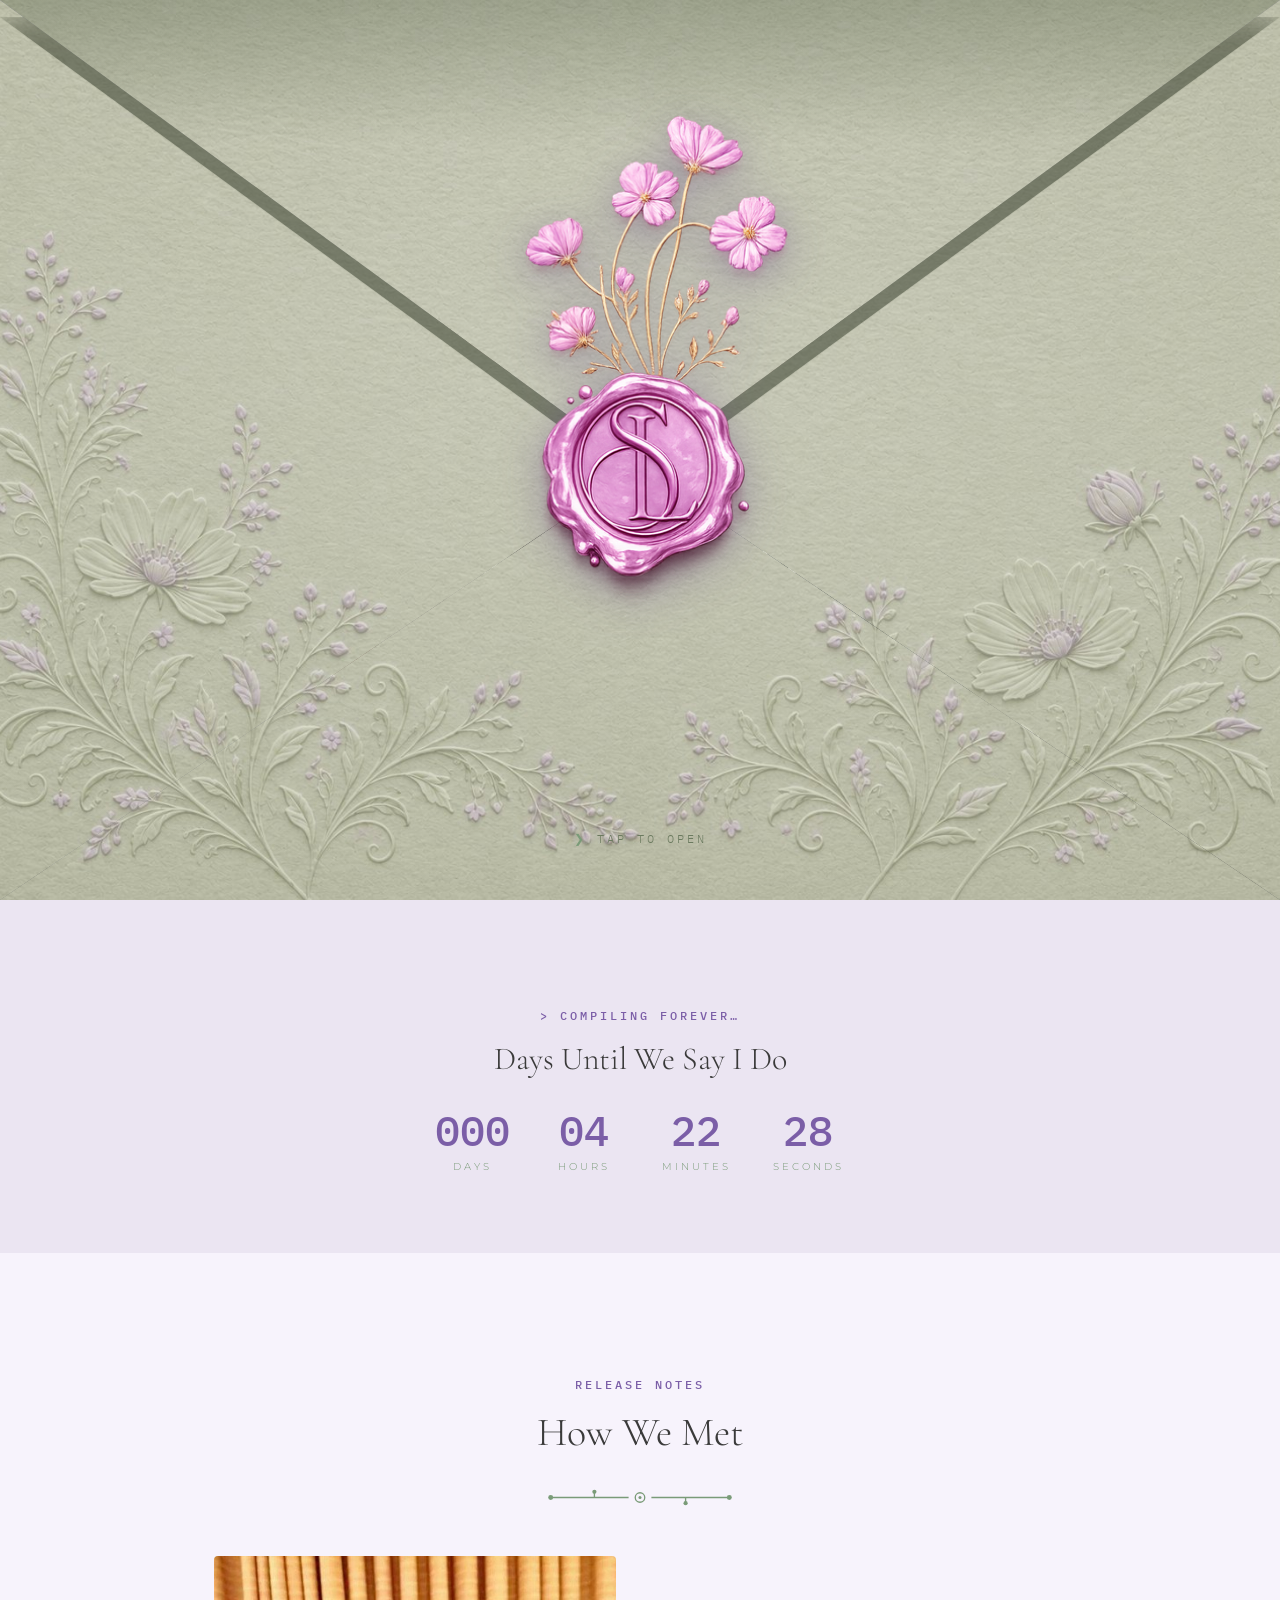
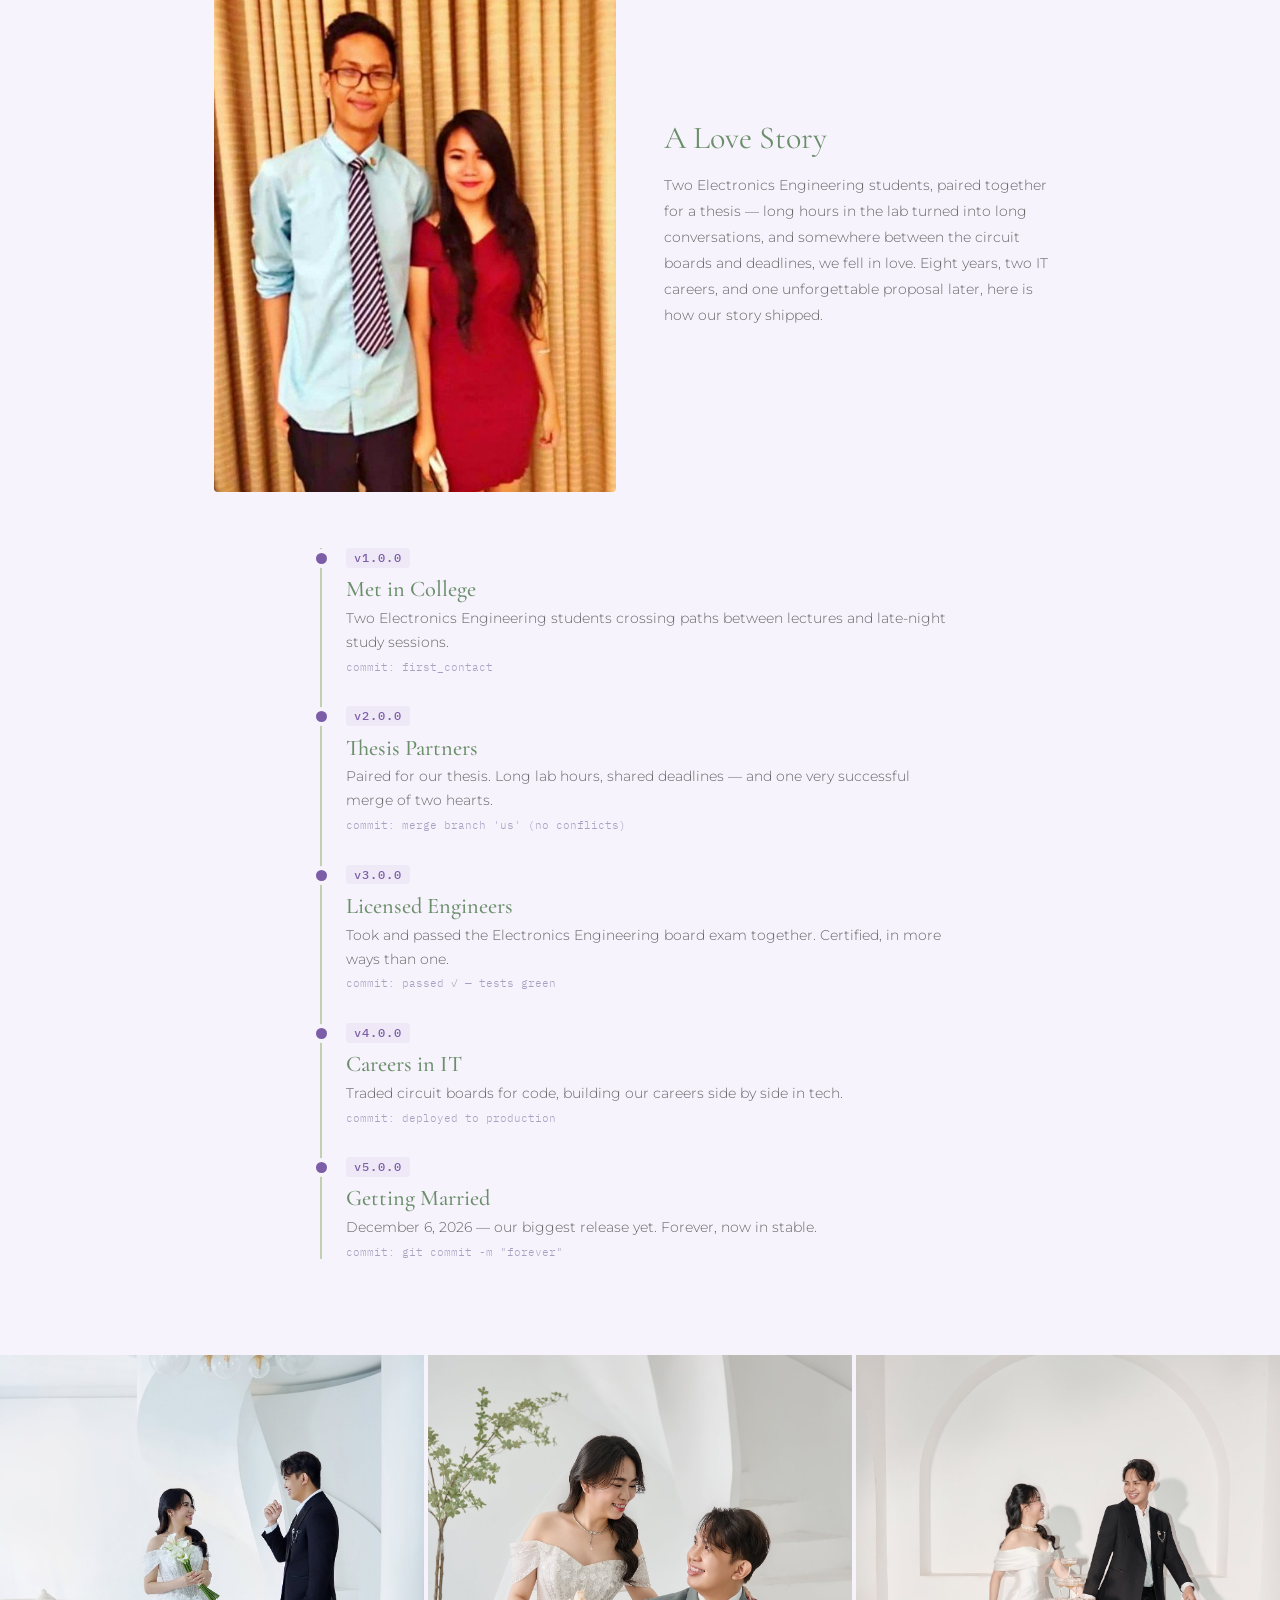
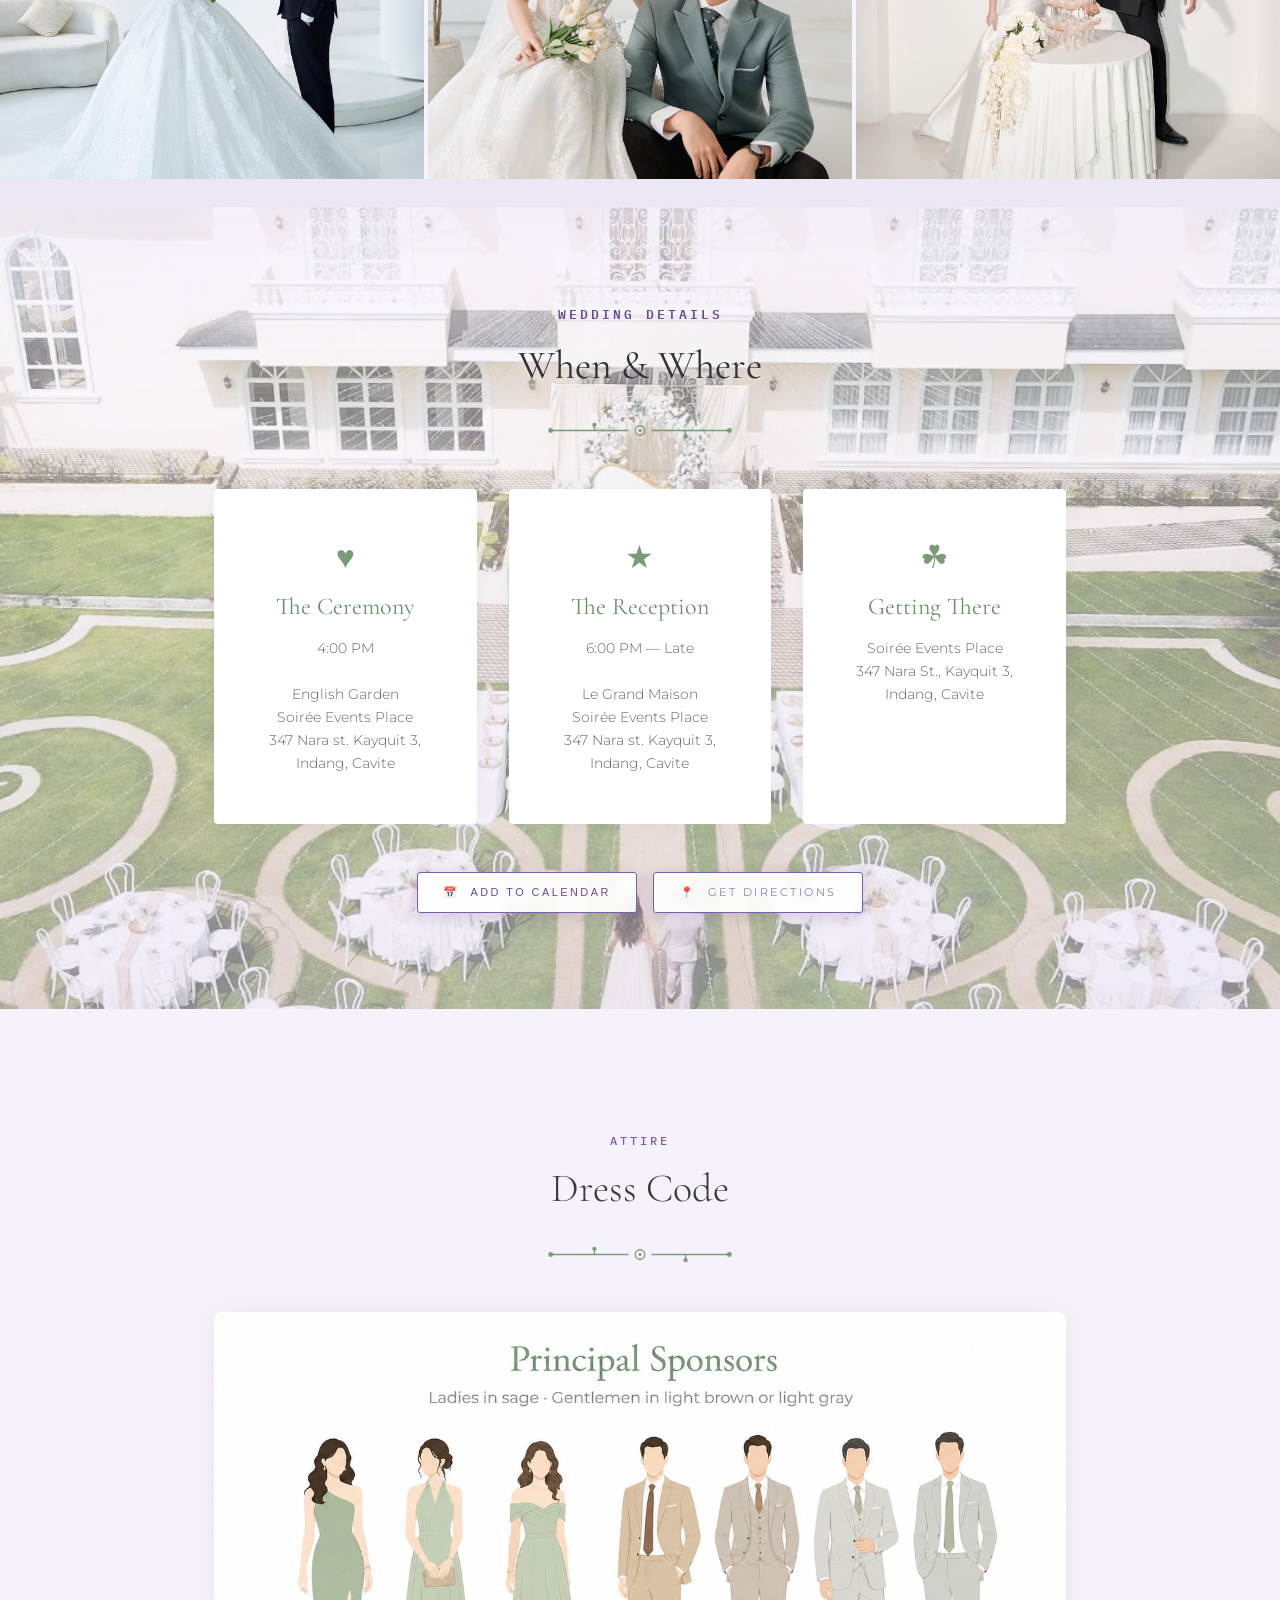
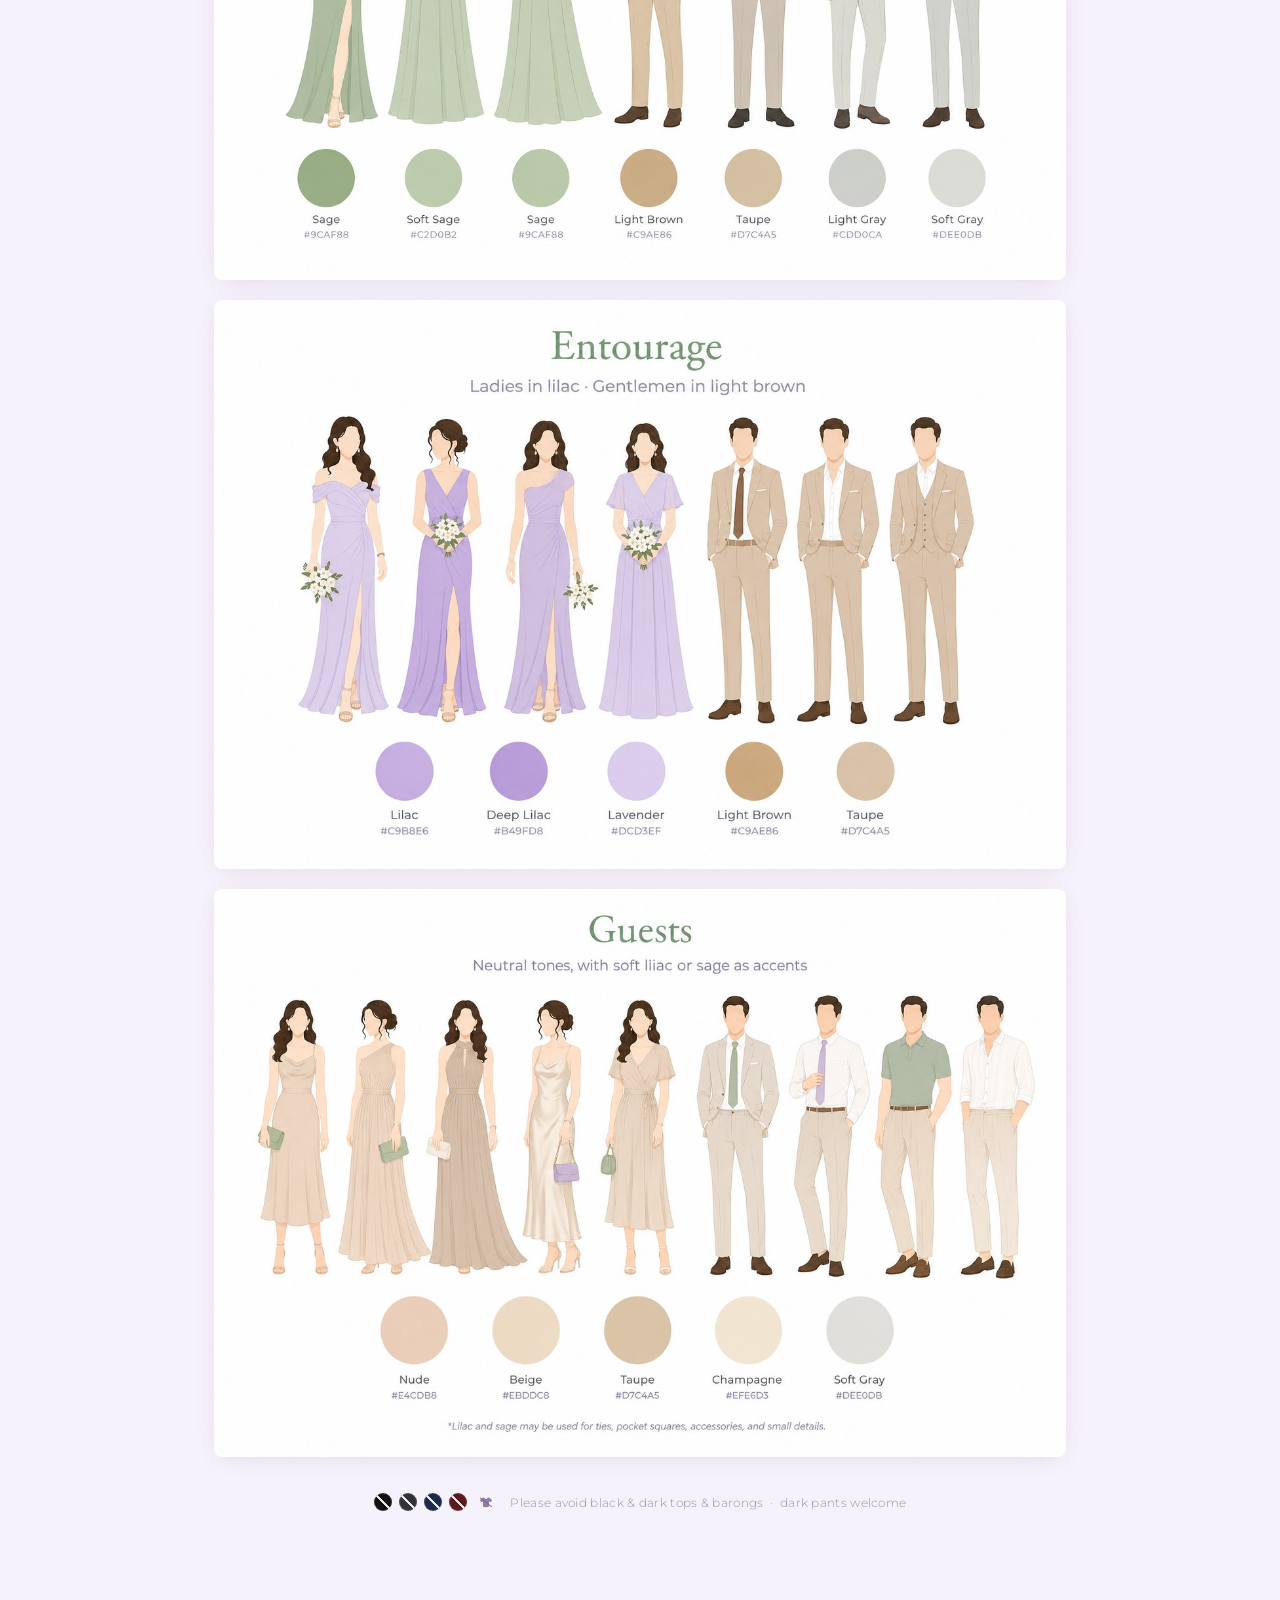
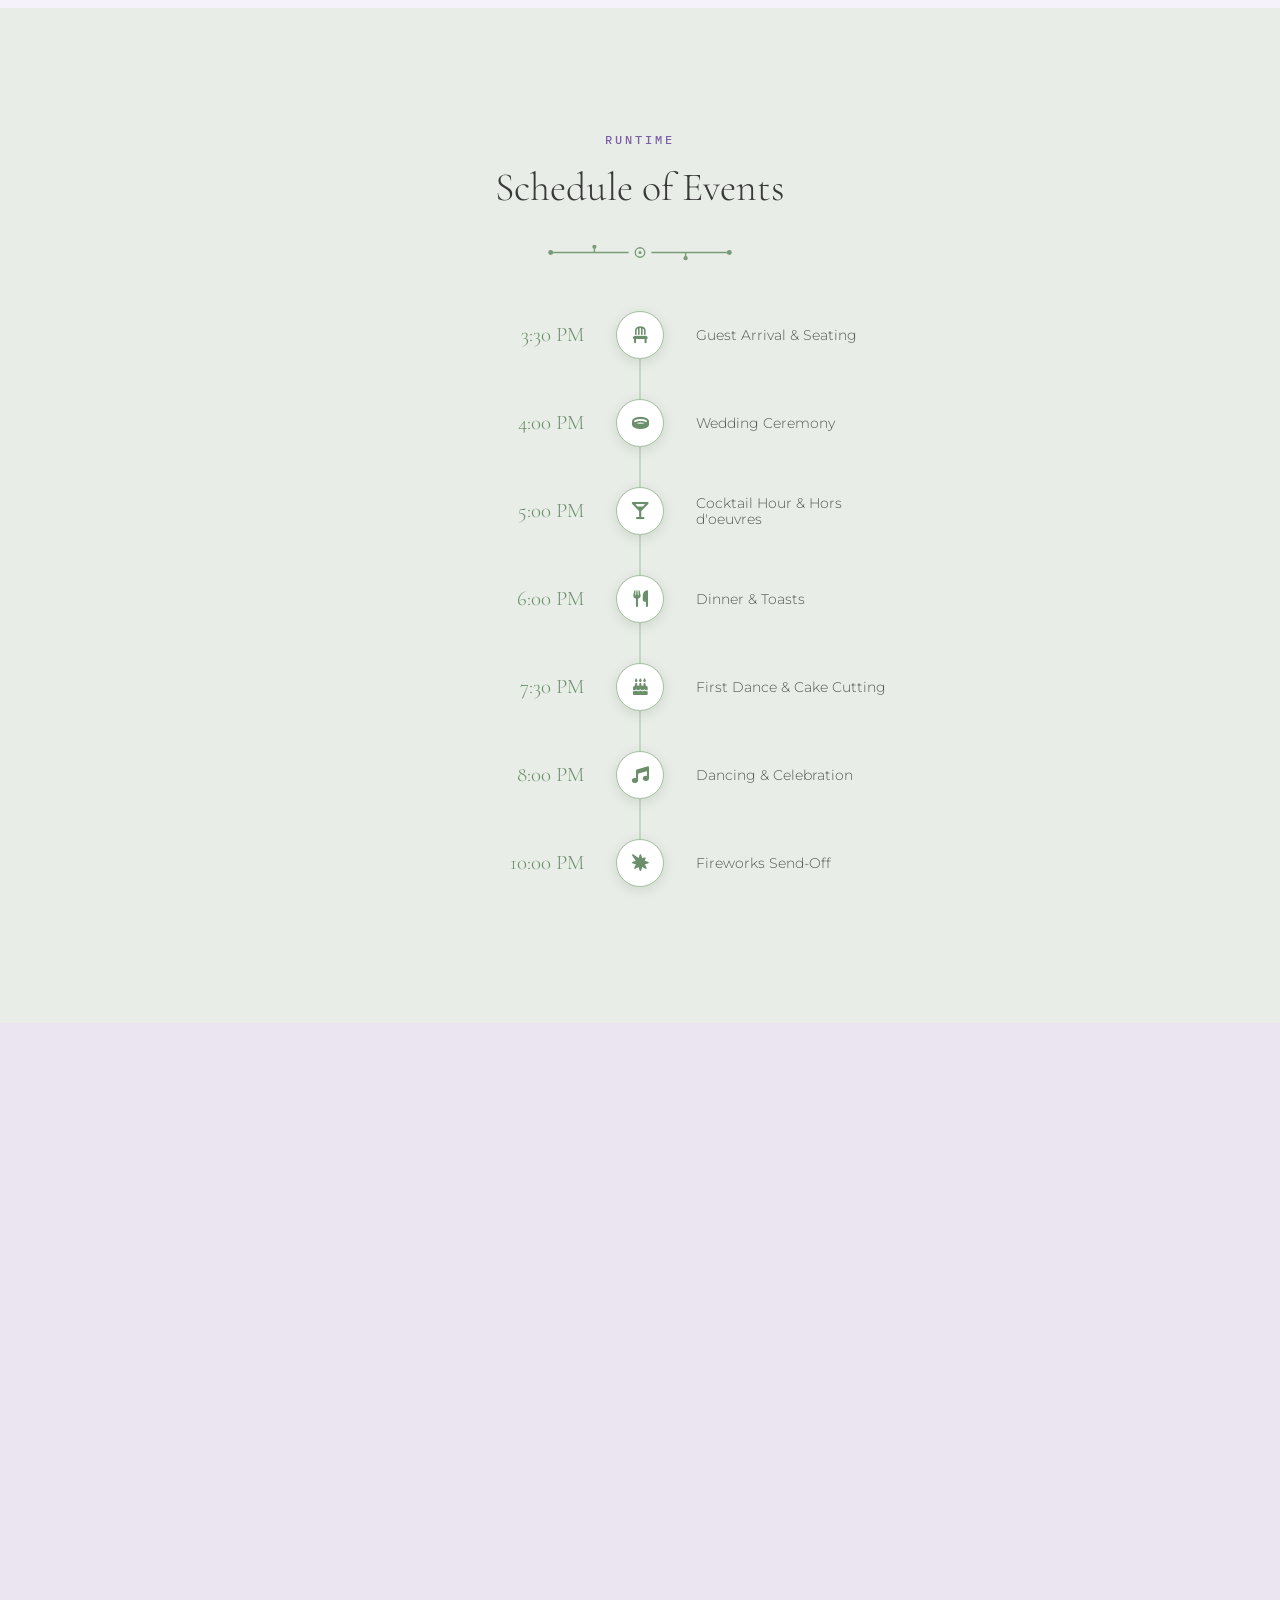
==== v1/index.html @ de783617 "Add v1 and v2 envelope intro previews; v2 uses split body/flap assets with a hinged flap, sage recol" ====
<!DOCTYPE html>
<html lang="en">
<head>
  <meta charset="UTF-8" />
  <meta name="viewport" content="width=device-width, initial-scale=1.0" />
  <title>Shira & Leendon — December 6, 2026</title>
  <meta name="description" content="Together with their families, Shira Mae Sulmaca & Leendon Lloyd Dimamay invite you to celebrate their wedding — December 6, 2026, at Soirée Events Place, Indang, Cavite." />
  <meta name="theme-color" content="#7b5ea7" />

  <!-- Open Graph / social share -->
  <meta property="og:type" content="website" />
  <meta property="og:url" content="https://shira-don.github.io/wedding-invite/" />
  <meta property="og:title" content="Shira & Leendon — We're Getting Married!" />
  <meta property="og:description" content="December 6, 2026 · Soirée Events Place, Indang, Cavite. Save the date!" />
  <meta property="og:image" content="https://shira-don.github.io/wedding-invite/og-image.jpg?v=2" />
  <meta property="og:image:width" content="1200" />
  <meta property="og:image:height" content="630" />
  <meta property="og:image:alt" content="Shira & Leendon — Save the Date, December 6, 2026" />
  <meta name="twitter:card" content="summary_large_image" />
  <meta name="twitter:title" content="Shira & Leendon — We're Getting Married!" />
  <meta name="twitter:description" content="December 6, 2026 · Soirée Events Place, Indang, Cavite." />
  <meta name="twitter:image" content="https://shira-don.github.io/wedding-invite/og-image.jpg?v=2" />

  <!-- Favicon (inline SVG, no external request) -->
  <link rel="icon" href="data:image/svg+xml,%3Csvg xmlns='http://www.w3.org/2000/svg' viewBox='0 0 100 100'%3E%3Ctext y='.9em' font-size='90'%3E%F0%9F%92%9C%3C/text%3E%3C/svg%3E" />

  <link rel="preconnect" href="https://fonts.googleapis.com" />
  <link rel="preconnect" href="https://fonts.gstatic.com" crossorigin />
  <link href="https://fonts.googleapis.com/css2?family=Cormorant+Garamond:ital,wght@0,300;0,400;0,600;1,300;1,400&family=IBM+Plex+Mono:wght@400;500&family=Montserrat:wght@300;400;500&display=swap" rel="stylesheet" />
  <link rel="stylesheet" href="https://cdnjs.cloudflare.com/ajax/libs/font-awesome/6.5.2/css/all.min.css" referrerpolicy="no-referrer" />
  <style>
    /* ── Reset & Base ─────────────────────────────── */
    *, *::before, *::after { margin: 0; padding: 0; box-sizing: border-box; }
    html { scroll-behavior: smooth; overflow-x: hidden; max-width: 100%; }
    body {
      font-family: 'Montserrat', sans-serif;
      font-weight: 300;
      color: #3a3a3a;
      background: #f7f3fc;
      overflow-x: hidden;
    }
    img { display: block; max-width: 100%; }

    /* ── Typography ───────────────────────────────── */
    .serif { font-family: 'Cormorant Garamond', serif; }
    .mono  { font-family: 'IBM Plex Mono', monospace; }
    .section-label {
      font-family: 'IBM Plex Mono', monospace;
      font-weight: 500;
      font-size: .72rem;
      letter-spacing: 3px;
      text-transform: uppercase;
      color: #7b5ea7;
      margin-bottom: 1rem;
    }

    /* ── Utility ──────────────────────────────────── */
    .container { max-width: 900px; margin: 0 auto; padding: 0 1.5rem; }
    .text-center { text-align: center; }
    /* Circuit-trace divider — a nod to our EE roots */
    .divider {
      width: 190px;
      height: 20px;
      background:
        url("data:image/svg+xml,%3Csvg xmlns='http://www.w3.org/2000/svg' viewBox='0 0 200 20'%3E%3Cg fill='none' stroke='%237a9b78' stroke-width='1.4'%3E%3Cpath d='M6 10 H88 M112 10 H194'/%3E%3Cpath d='M52 10 V4'/%3E%3Cpath d='M148 10 V16'/%3E%3Ccircle cx='100' cy='10' r='5'/%3E%3C/g%3E%3Cg fill='%237a9b78'%3E%3Ccircle cx='6' cy='10' r='2.6'/%3E%3Ccircle cx='194' cy='10' r='2.6'/%3E%3Ccircle cx='100' cy='10' r='1.6'/%3E%3Ccircle cx='52' cy='4' r='2.2'/%3E%3Ccircle cx='148' cy='16' r='2.2'/%3E%3C/g%3E%3C/svg%3E") center/contain no-repeat;
      margin: 2rem auto;
    }

    /* ── Scroll Animations ────────────────────────── */
    .reveal {
      opacity: 0;
      transform: translateY(40px);
      transition: opacity .8s ease, transform .8s ease;
    }
    .reveal.visible {
      opacity: 1;
      transform: translateY(0) translateX(0) scale(1);
    }

    /* Slide from left */
    .reveal-left {
      opacity: 0;
      transform: translateX(-60px);
      transition: opacity .8s ease, transform .8s ease;
    }
    .reveal-left.visible {
      opacity: 1;
      transform: translateX(0);
    }

    /* Slide from right */
    .reveal-right {
      opacity: 0;
      transform: translateX(60px);
      transition: opacity .8s ease, transform .8s ease;
    }
    .reveal-right.visible {
      opacity: 1;
      transform: translateX(0);
    }

    /* Scale up */
    .reveal-scale {
      opacity: 0;
      transform: scale(.85);
      transition: opacity .7s ease, transform .7s ease;
    }
    .reveal-scale.visible {
      opacity: 1;
      transform: scale(1);
    }

    /* Fade only (no movement) */
    .reveal-fade {
      opacity: 0;
      transition: opacity 1s ease;
    }
    .reveal-fade.visible {
      opacity: 1;
    }

    /* Staggered children — adds delay per child */
    .stagger-children > * {
      opacity: 0;
      transform: translateY(30px);
      transition: opacity .6s ease, transform .6s ease;
    }
    .stagger-children.visible > * {
      opacity: 1;
      transform: translateY(0);
    }
    .stagger-children.visible > *:nth-child(1) { transition-delay: 0s; }
    .stagger-children.visible > *:nth-child(2) { transition-delay: .12s; }
    .stagger-children.visible > *:nth-child(3) { transition-delay: .24s; }
    .stagger-children.visible > *:nth-child(4) { transition-delay: .36s; }
    .stagger-children.visible > *:nth-child(5) { transition-delay: .48s; }
    .stagger-children.visible > *:nth-child(6) { transition-delay: .60s; }
    .stagger-children.visible > *:nth-child(7) { transition-delay: .72s; }

    /* Hero entrance */
    .hero-content .pre-title,
    .hero-content h1,
    .hero-content .date-line {
      opacity: 0;
      transform: translateY(25px);
      animation: heroEntrance .9s ease forwards;
    }
    .hero-content .pre-title { animation-delay: .3s; }
    .hero-content h1 { animation-delay: .6s; }
    .hero-content .date-line { animation-delay: .9s; }
    @keyframes heroEntrance {
      to { opacity: 1; transform: translateY(0); }
    }

    /* Hero background slow zoom */
    .hero-bg {
      animation: heroZoom 20s ease-out forwards;
    }
    @keyframes heroZoom {
      from { transform: scale(1); }
      to { transform: scale(1.08); }
    }

    /* ── Navigation ───────────────────────────────── */
    nav {
      position: fixed;
      top: 0; left: 0; right: 0;
      z-index: 100;
      background: rgba(245, 240, 252, .92);
      backdrop-filter: blur(10px);
      border-bottom: 1px solid rgba(123, 94, 167, .2);
      transition: transform .3s ease;
    }
    nav.hidden { transform: translateY(-100%); }
    nav ul {
      display: flex;
      justify-content: center;
      gap: 2rem;
      list-style: none;
      padding: .9rem 0;
    }
    nav a {
      text-decoration: none;
      font-size: .7rem;
      letter-spacing: 3px;
      text-transform: uppercase;
      color: #3a3a3a;
      transition: color .3s;
    }
    nav a:hover { color: #7b5ea7; }

    /* ── Hero ─────────────────────────────────────── */
    .hero {
      position: relative;
      height: 100vh;
      min-height: 600px;
      display: flex;
      align-items: center;
      justify-content: center;
      text-align: center;
      color: #fff;
      overflow: hidden;
    }
    .hero-bg {
      position: absolute;
      inset: 0;
      /* full-res: url('../images/DUY_7968.jpg') */
      background: url('../images/compressed/DUY_7968.jpg') center/cover no-repeat;
    }
    .hero-overlay {
      position: absolute;
      inset: 0;
      background: linear-gradient(
        to bottom,
        rgba(40,25,60,.35) 0%,
        rgba(30,40,35,.5) 100%
      );
    }
    .hero-content {
      position: relative;
      z-index: 1;
      padding: 2rem;
    }
    .hero-content .pre-title {
      font-family: 'Montserrat', sans-serif;
      font-weight: 300;
      font-size: .8rem;
      letter-spacing: 6px;
      text-transform: uppercase;
      margin-bottom: 1.5rem;
      opacity: .9;
    }
    .hero-terminal {
      font-family: 'IBM Plex Mono', monospace;
      font-size: .72rem;
      letter-spacing: 1px;
      color: rgba(255,255,255,.7);
      margin-bottom: 1.4rem;
      min-height: 1.1em;
    }
    .term-cursor {
      display: inline-block;
      width: .55ch;
      background: rgba(255,255,255,.7);
      animation: termBlink 1.05s steps(1) infinite;
    }
    @keyframes termBlink { 50% { opacity: 0; } }
    .hero-content h1 {
      font-family: 'Cormorant Garamond', serif;
      font-weight: 300;
      font-size: clamp(3rem, 8vw, 6rem);
      line-height: 1.1;
      margin-bottom: .5rem;
    }
    .hero-content .ampersand {
      display: block;
      font-family: 'Cormorant Garamond', serif;
      font-style: italic;
      font-weight: 300;
      font-size: clamp(1.5rem, 4vw, 2.5rem);
      margin: .25rem 0;
      opacity: .8;
    }
    .hero-content .date-line {
      font-family: 'Montserrat', sans-serif;
      font-weight: 300;
      font-size: .85rem;
      letter-spacing: 4px;
      margin-top: 2rem;
      opacity: .85;
    }
    /* Hero action buttons */
    .hero-actions {
      display: flex;
      gap: 1rem;
      justify-content: center;
      flex-wrap: wrap;
      margin-top: 2rem;
      opacity: 0;
      transform: translateY(25px);
      animation: heroEntrance .9s ease forwards;
      animation-delay: 1.1s;
    }
    .btn-ghost {
      display: inline-flex;
      align-items: center;
      gap: .5rem;
      padding: .8rem 1.6rem;
      border: 1px solid rgba(255,255,255,.7);
      border-radius: 3px;
      background: rgba(255,255,255,.08);
      backdrop-filter: blur(4px);
      color: #fff;
      text-decoration: none;
      font-size: .68rem;
      letter-spacing: 2.5px;
      text-transform: uppercase;
      cursor: pointer;
      transition: background .3s, border-color .3s, transform .2s;
    }
    .btn-ghost:hover { background: rgba(255,255,255,.2); transform: translateY(-2px); }
    .btn-ghost:focus-visible { outline: 2px solid #fff; outline-offset: 3px; }

    /* Add-to-calendar dropdown */
    .cal-wrap { position: relative; display: inline-flex; }
    .cal-menu {
      position: absolute;
      top: calc(100% + .6rem);
      left: 50%;
      transform: translateX(-50%) translateY(-6px);
      background: #fff;
      border-radius: 5px;
      box-shadow: 0 10px 30px rgba(40,25,60,.25);
      padding: .4rem;
      display: flex;
      flex-direction: column;
      min-width: 210px;
      opacity: 0;
      visibility: hidden;
      transition: opacity .2s ease, transform .2s ease, visibility .2s;
      z-index: 5;
    }
    .cal-menu.open { opacity: 1; visibility: visible; transform: translateX(-50%) translateY(0); }
    .cal-menu::before {
      content: '';
      position: absolute;
      top: -6px; left: 50%;
      width: 12px; height: 12px;
      background: #fff;
      transform: translateX(-50%) rotate(45deg);
    }
    .cal-menu a {
      position: relative;
      color: #3a3a3a;
      text-decoration: none;
      padding: .7rem .9rem;
      font-size: .68rem;
      letter-spacing: 2px;
      text-transform: uppercase;
      border-radius: 3px;
      text-align: left;
      white-space: nowrap;
      cursor: pointer;
      transition: background .2s, color .2s;
    }
    .cal-menu a:hover, .cal-menu a:focus-visible { background: #f2edf8; color: #7b5ea7; outline: none; }

    /* Inline text link (venue / maps) */
    .text-link {
      color: #7b5ea7;
      text-decoration: none;
      border-bottom: 1px solid rgba(123,94,167,.35);
      transition: border-color .3s;
      white-space: nowrap;
    }
    .text-link:hover { border-color: #7b5ea7; }

    /* Visible keyboard focus everywhere */
    a:focus-visible, button:focus-visible,
    input:focus-visible, select:focus-visible, textarea:focus-visible {
      outline: 2px solid #7b5ea7;
      outline-offset: 2px;
    }
    nav a { padding: 2px 0; }

    .scroll-cue {
      position: absolute;
      bottom: 2rem;
      left: 50%;
      transform: translateX(-50%);
      z-index: 1;
      animation: bounce 2s infinite;
    }
    .scroll-cue span {
      display: block;
      width: 24px;
      height: 24px;
      border-right: 1.5px solid rgba(255,255,255,.7);
      border-bottom: 1.5px solid rgba(255,255,255,.7);
      transform: rotate(45deg);
    }
    @keyframes bounce {
      0%, 100% { transform: translateX(-50%) translateY(0); }
      50% { transform: translateX(-50%) translateY(10px); }
    }

    /* ── Countdown ────────────────────────────────── */
    .countdown-section {
      padding: 5rem 0;
      background: #ebe5f2;
    }
    .countdown {
      display: flex;
      justify-content: center;
      gap: 2rem;
      flex-wrap: wrap;
      margin-top: 2rem;
    }
    .countdown-item {
      text-align: center;
      min-width: 80px;
    }
    .countdown-item .number {
      font-family: 'IBM Plex Mono', monospace;
      font-size: 2.6rem;
      font-weight: 500;
      color: #7b5ea7;
      line-height: 1;
      font-variant-numeric: tabular-nums;
    }
    .countdown-item .label {
      font-size: .65rem;
      letter-spacing: 3px;
      text-transform: uppercase;
      margin-top: .5rem;
      color: #7a9b78;
    }

    /* ── Couple / Story ───────────────────────────── */
    .couple-section {
      padding: 6rem 0;
    }
    .couple-grid {
      display: grid;
      grid-template-columns: 1fr 1fr;
      gap: 3rem;
      margin-top: 3rem;
      align-items: center;
    }
    .couple-photo {
      border-radius: 4px;
      overflow: hidden;
      aspect-ratio: 3/4;
    }
    .couple-photo img {
      width: 100%;
      height: 100%;
      object-fit: cover;
    }
    .couple-text h3 {
      font-family: 'Cormorant Garamond', serif;
      font-weight: 400;
      font-size: 2rem;
      margin-bottom: 1rem;
      color: #6b8f6b;
    }
    .couple-text p {
      line-height: 1.8;
      font-size: .9rem;
      color: #666;
    }

    /* ── Changelog (our version history) ──────────── */
    .changelog {
      max-width: 640px;
      margin: 3.5rem auto 0;
      padding-left: 1.5rem;
      border-left: 2px solid #c2d0b2;      /* the "git graph" line */
    }
    .cl-item { position: relative; padding-bottom: 2rem; }
    .cl-item:last-child { padding-bottom: 0; }
    .cl-item::before {                       /* commit node */
      content: '';
      position: absolute;
      left: calc(-1.5rem - 6px);
      top: .35rem;
      width: 11px; height: 11px;
      border-radius: 50%;
      background: #7b5ea7;
      box-shadow: 0 0 0 4px #f7f3fc;
    }
    .cl-ver {
      font-family: 'IBM Plex Mono', monospace;
      font-size: .72rem;
      font-weight: 500;
      letter-spacing: 1px;
      color: #7b5ea7;
      background: #efe9f7;
      padding: .15rem .5rem;
      border-radius: 3px;
    }
    .cl-item h4 {
      font-family: 'Cormorant Garamond', serif;
      font-weight: 500;
      font-size: 1.4rem;
      color: #6b8f6b;
      margin: .55rem 0 .3rem;
    }
    .cl-item p {
      font-size: .88rem;
      line-height: 1.7;
      color: #666;
    }
    .cl-item .commit {
      font-family: 'IBM Plex Mono', monospace;
      font-size: .68rem;
      color: #a99fc0;
      margin-top: .3rem;
    }

    /* ── Photo strip ──────────────────────────────── */
    .photo-strip {
      display: grid;
      grid-template-columns: repeat(3, 1fr);
      gap: 4px;
    }
    .photo-strip img {
      width: 100%;
      aspect-ratio: 1;
      object-fit: cover;
    }

    /* ── Details ──────────────────────────────────── */
    .details-section {
      padding: 6rem 0;
      background:
        linear-gradient(rgba(245,240,252,.80) 0%, rgba(245,240,252,.46) 20%, rgba(231,222,244,.52) 100%),
        url('../images/compressed/soiree.jpg') center/cover no-repeat;
    }
    /* Make the section header stand out over the venue photo */
    .details-section .section-label {
      color: #6a4a97;
      font-size: .82rem;
      font-weight: 600;
      text-shadow: 0 1px 10px rgba(255,255,255,.9);
    }
    .details-section h2 {
      color: #33303a;
      font-weight: 400 !important;
      text-shadow: 0 2px 14px rgba(255,255,255,.95), 0 0 30px rgba(255,255,255,.7);
    }

    /* Breathing room between sections — the gap takes the next section's colour */
    .countdown-section { border-top: 1.75rem solid #ebe5f2; }
    .couple-section    { border-top: 1.75rem solid #f7f3fc; }
    .details-section   { border-top: 1.75rem solid #ece6f5; }
    .dresscode-section { border-top: 1.75rem solid #f6f2fb; }
    .timeline-section  { border-top: 1.75rem solid #e8ede7; }

    /* Dress code (attire guides) */
    .dresscode-section { padding: 6rem 0; background: #f6f2fb; }
    .attire-guides { display: flex; flex-direction: column; gap: 1.25rem; max-width: 880px; margin: 3rem auto 0; }
    .attire-guides img { width: 100%; height: auto; display: block; border-radius: 8px; box-shadow: 0 3px 24px -8px rgba(80,60,110,.2); }
    .dresscode-avoid {
      max-width: 680px; margin: 2.25rem auto 0; text-align: center;
      font-size: .76rem; letter-spacing: .3px; color: #9a8fae;
    }
    .avoid-set { display: inline-flex; align-items: center; gap: .45rem; vertical-align: middle; margin-right: .55rem; }
    .avoid-chip {
      width: 18px; height: 18px; border-radius: 50%; position: relative; display: inline-block;
      box-shadow: inset 0 0 0 1px rgba(255,255,255,.12);
    }
    .avoid-chip::after {   /* diagonal strikethrough = not allowed */
      content: ''; position: absolute; inset: 0; border-radius: 50%;
      background: linear-gradient(45deg, transparent calc(50% - 1px), rgba(255,255,255,.9) calc(50% - 1px),
                  rgba(255,255,255,.9) calc(50% + 1px), transparent calc(50% + 1px));
    }
    .avoid-barong { font-size: .6rem; color: #8a7ea8; }   /* struck-through barong (shirt) icon */
    .avoid-text { vertical-align: middle; }
    .gallery-section   { border-top: 1.75rem solid #ebe5f2; }
    footer             { border-top: 1.75rem solid #272030; }
    .details-grid {
      display: grid;
      grid-template-columns: repeat(3, 1fr);
      gap: 2rem;
      margin-top: 3rem;
    }
    /* Add-to-Calendar / Directions buttons, styled for the light details background */
    .details-actions {
      display: flex; gap: 1rem; justify-content: center; flex-wrap: wrap;
      margin-top: 3rem;
    }
    .details-actions .cal-wrap { position: relative; display: inline-flex; }
    .details-actions .btn-ghost {
      background: rgba(255,255,255,.92);
      border-color: #7b5ea7;
      color: #6a4a97;
      box-shadow: 0 4px 16px rgba(80,60,110,.18);
    }
    .details-actions .btn-ghost:hover { background: #fff; transform: translateY(-2px); }
    .detail-card {
      background: #fff;
      border-radius: 4px;
      padding: 3rem 2rem;
      text-align: center;
      box-shadow: 0 2px 20px rgba(0,0,0,.04);
    }
    .detail-card .icon {
      font-size: 2rem;
      margin-bottom: 1rem;
      color: #7a9b78;
    }
    .detail-card h3 {
      font-family: 'Cormorant Garamond', serif;
      font-weight: 400;
      font-size: 1.5rem;
      margin-bottom: 1rem;
      color: #6b8f6b;
    }
    .detail-card p {
      font-size: .85rem;
      line-height: 1.7;
      color: #666;
    }

    /* ── Timeline ─────────────────────────────────── */
    .timeline-section { padding: 6rem 0; background: #e8ede7; }
    .timeline {
      position: relative;
      max-width: 500px;
      margin: 3rem auto 0;
    }
    .timeline::before {
      content: '';
      position: absolute;
      left: 50%;
      top: 0; bottom: 0;
      width: 1px;
      background: #a3c0a1;
      transform: translateX(-50%);
    }
    .timeline-item {
      display: flex;
      align-items: center;
      gap: 2rem;
      margin-bottom: 2.5rem;
    }
    .timeline-item .time {
      flex: 1;
      text-align: right;
      font-family: 'Cormorant Garamond', serif;
      font-size: 1.3rem;
      color: #6b8f6b;
    }
    .timeline-item .dot {
      width: 48px;
      height: 48px;
      background: #fff;
      border: 1.5px solid #a3c0a1;
      border-radius: 50%;
      flex-shrink: 0;
      position: relative;
      z-index: 1;
      display: flex;
      align-items: center;
      justify-content: center;
      color: #6b8f6b;
      font-size: 1.05rem;
      box-shadow: 0 3px 12px rgba(70,88,58,.14);
    }
    .timeline-item .event {
      flex: 1;
      font-size: .85rem;
      color: #555;
    }

    /* ── Gallery ──────────────────────────────────── */
    .gallery-section {
      padding: 6rem 0;
      background: #ebe5f2;
    }
    /* Desktop: let the gallery grow wider than the 900px content column */
    @media (min-width: 769px) {
      .gallery-section .container { max-width: 1320px; }
    }

    /* ── Gallery carousel ─────────────────────────── */
    .carousel { position: relative; margin-top: 3rem; }
    .car-viewport {
      display: flex;
      gap: .8rem;
      overflow-x: auto;
      scroll-snap-type: x mandatory;
      scroll-behavior: smooth;
      -webkit-overflow-scrolling: touch;
      scrollbar-width: none;                 /* Firefox */
      padding-bottom: .5rem;
    }
    .car-viewport::-webkit-scrollbar { display: none; }  /* Chrome/Safari */
    .car-viewport img {
      flex: 0 0 calc((100% - 1.6rem) / 3);   /* 3 per view on desktop */
      min-width: 0;                          /* prevent flex auto-min blowout */
      aspect-ratio: 3 / 4;
      object-fit: cover;
      border-radius: 3px;
      scroll-snap-align: start;
      box-shadow: 0 6px 22px -12px rgba(80,60,110,.5);
      cursor: zoom-in;
      transition: transform .3s ease, box-shadow .3s ease;
    }
    .car-viewport img:hover {
      transform: translateY(-4px);
      box-shadow: 0 14px 30px -14px rgba(80,60,110,.6);
    }

    /* ── Lightbox ─────────────────────────────────── */
    .lightbox {
      position: fixed; inset: 0; z-index: 200;
      background: rgba(28, 22, 38, .93);
      display: flex; align-items: center; justify-content: center;
      opacity: 0; visibility: hidden;
      transition: opacity .3s ease, visibility .3s;
    }
    .lightbox.open { opacity: 1; visibility: visible; }
    .lb-img {
      max-width: 90vw; max-height: 86vh;
      object-fit: contain; border-radius: 4px;
      box-shadow: 0 20px 60px rgba(0,0,0,.5);
    }
    .lb-btn {
      position: absolute;
      background: rgba(255,255,255,.12);
      color: #fff; border: none; cursor: pointer;
      display: flex; align-items: center; justify-content: center;
      backdrop-filter: blur(4px);
      transition: background .2s, transform .2s;
    }
    .lb-btn:hover { background: rgba(255,255,255,.28); }
    .lb-btn:focus-visible { outline: 2px solid #fff; outline-offset: 2px; }
    .lb-close {
      top: 1.25rem; right: 1.25rem;
      width: 48px; height: 48px; border-radius: 50%; font-size: 1.7rem; line-height: 1;
    }
    .lb-nav {
      top: 50%; transform: translateY(-50%);
      width: 54px; height: 54px; border-radius: 50%; font-size: 2rem; line-height: 1;
    }
    .lb-nav:active { transform: translateY(-50%) scale(.94); }
    .lb-prev { left: 1.25rem; }
    .lb-next { right: 1.25rem; }
    .lb-counter {
      position: absolute; bottom: 1.5rem; left: 0; right: 0; text-align: center;
      color: rgba(255,255,255,.85); font-size: .72rem; letter-spacing: 3px;
    }
    @media (max-width: 560px) {
      .lb-nav { width: 44px; height: 44px; font-size: 1.6rem; }
      .lb-prev { left: .4rem; } .lb-next { right: .4rem; }
      .lb-close { top: .6rem; right: .6rem; }
    }
    .car-btn {
      position: absolute;
      top: 50%;
      transform: translateY(-50%);
      width: 46px; height: 46px;
      border-radius: 50%;
      border: none;
      background: rgba(255,255,255,.92);
      color: #7b5ea7;
      font-size: 1.5rem;
      line-height: 1;
      cursor: pointer;
      box-shadow: 0 4px 16px rgba(80,60,110,.25);
      display: flex; align-items: center; justify-content: center;
      z-index: 3;
      transition: background .3s, transform .2s;
    }
    .car-btn:hover { background: #fff; }
    .car-btn:active { transform: translateY(-50%) scale(.94); }
    .car-btn.prev { left: -10px; }
    .car-btn.next { right: -10px; }
    .car-btn:focus-visible { outline: 2px solid #7b5ea7; outline-offset: 2px; }
    .car-counter {
      text-align: center;
      margin-top: 1.25rem;
      font-size: .72rem;
      letter-spacing: 3px;
      color: #7a9b78;
    }
    @media (max-width: 900px) {
      .car-viewport img { flex-basis: calc((100% - .8rem) / 2); }  /* 2 per view */
      .car-btn.prev { left: 2px; }
      .car-btn.next { right: 2px; }
    }
    @media (max-width: 560px) {
      .car-viewport img { flex-basis: 86%; }                       /* 1 per view */
    }

    /* ── RSVP ─────────────────────────────────────── */
    .rsvp-section { padding: 6rem 0; }
    .rsvp-form {
      max-width: 480px;
      margin: 3rem auto 0;
    }
    .form-group {
      margin-bottom: 1.5rem;
    }
    .form-group label {
      display: block;
      font-size: .7rem;
      letter-spacing: 2px;
      text-transform: uppercase;
      margin-bottom: .5rem;
      color: #7a9b78;
    }
    .form-group input,
    .form-group select,
    .form-group textarea {
      width: 100%;
      padding: .8rem 1rem;
      border: 1px solid #ddd;
      border-radius: 3px;
      font-family: 'Montserrat', sans-serif;
      font-weight: 300;
      font-size: .9rem;
      background: #fff;
      color: #3a3a3a;
      transition: border-color .3s;
    }
    .form-group input:focus,
    .form-group select:focus,
    .form-group textarea:focus {
      outline: none;
      border-color: #7b5ea7;
    }
    .form-group textarea { resize: vertical; min-height: 100px; }
    .btn {
      display: inline-block;
      padding: .9rem 3rem;
      background: #7b5ea7;
      color: #fff;
      border: none;
      border-radius: 3px;
      font-family: 'Montserrat', sans-serif;
      font-weight: 400;
      font-size: .75rem;
      letter-spacing: 3px;
      text-transform: uppercase;
      cursor: pointer;
      transition: background .3s;
    }
    .btn:hover { background: #644b8a; }
    .btn:disabled { opacity: .6; cursor: not-allowed; }
    .rsvp-status {
      text-align: center;
      margin-top: 1.5rem;
      font-size: .85rem;
      min-height: 1.5em;
    }
    .rsvp-status.success { color: #7a9b78; }
    .rsvp-status.error { color: #c0392b; }

    /* ── Footer ───────────────────────────────────── */
    footer {
      padding: 4rem 0;
      text-align: center;
      background: #272030;
      color: rgba(255,255,255,.6);
    }
    footer h2 {
      font-family: 'Cormorant Garamond', serif;
      font-weight: 300;
      font-size: 2.5rem;
      color: #fff;
      margin-bottom: .5rem;
    }
    footer p {
      font-size: .8rem;
      letter-spacing: 2px;
    }
    footer .hashtag {
      display: inline-block;
      margin-top: 1.5rem;
      font-family: 'IBM Plex Mono', monospace;
      font-size: .78rem;
      letter-spacing: 2px;
      color: #a3c0a1;
    }
    footer .build-note {
      display: block;
      margin-top: 1.5rem;
      font-family: 'IBM Plex Mono', monospace;
      font-size: .62rem;
      letter-spacing: 1px;
      color: rgba(255,255,255,.35);
    }

    /* ── Envelope intro (lilac + wax seal) ────────── */
    .env-overlay {
      position: fixed; inset: 0; z-index: 1000; overflow: hidden;
      cursor: pointer;
      transition: transform 2.6s cubic-bezier(.5,0,.2,1), opacity 2.6s ease;
    }
    .env-overlay.lift { transform: translateY(108%); opacity: .9; }
    /* site chrome hides during the intro, then the nav slides + fades in once the overlay is gone */
    #navbar { transition: transform .5s ease, opacity .6s ease; }
    body:has(#env-overlay) #navbar { opacity: 0; transform: translateY(-100%); pointer-events: none; }
    body:has(#env-overlay) .music-toggle { opacity: 0; pointer-events: none; }
    /* the envelope lives in this box; desktop fills the viewport */
    .env-shape { position: absolute; inset: 0; perspective: 1500px; }
    /* mobile: keep the envelope's proportions but cover the screen (crop the sides) */
    @media (max-width: 820px) {
      .env-overlay { background: url("../images/compressed/env-paper-mobile.jpg") center bottom / cover; }  /* paper fills any sliver */
      .env-overlay.open { background: transparent; } /* clear it so the flap reveals the site, not sage */
      /* portrait paper w/ floral for the taller mobile envelope */
      .env-face { --paper: url("../images/compressed/env-paper-mobile.jpg") center bottom / cover no-repeat; }
      .env-shape .env-combined { width: 96vw; }          /* combined seal + floral, larger on mobile (capped to fit width) */
      /* fill the viewport exactly so the whole paper image fits the screen */
      .env-shape {
        inset: 0; top: auto; left: auto;
        width: auto; height: auto; transform: none;
      }
    }

    /* four paper faces meet at the seal point (≈ 43% down).
       Paper texture is baked INTO each face (background-blend-mode), so it is
       clipped to the paper and travels with the flap when it opens. */
    .env-face {
      position: absolute; inset: 0; backface-visibility: hidden;
      /* sage paper w/ floral emboss baked into the bottom (same on every face → one continuous sheet;
         bottom-anchored so the floral pocket is never cropped on wide viewports) */
      --paper: url("../images/compressed/env-paper-web.jpg") center bottom / cover no-repeat;
      /* satin sheen — a soft highlight from top-centre, identical on every face */
      --sheen: radial-gradient(140% 95% at 50% 42%, rgba(255,255,255,.16), rgba(255,255,255,0) 62%);
    }
    .env-left {
      clip-path: polygon(0 0, 50% 52%, 0 100%);
      background: var(--sheen), var(--paper);
      z-index: 6; box-shadow: inset -8px 0 18px -10px rgba(70,88,58,.24);
    }
    .env-right {
      clip-path: polygon(100% 0, 50% 52%, 100% 100%);
      background: var(--sheen), var(--paper);
      z-index: 6; box-shadow: inset 8px 0 18px -10px rgba(70,88,58,.24);
    }
    .env-bottom {
      clip-path: polygon(0 100%, 50% 52%, 100% 100%);
      background: var(--sheen), var(--paper);
      z-index: 7; box-shadow: 0 -8px 20px -10px rgba(70,88,58,.18);
    }
    .env-flap {
      clip-path: polygon(0 0, 100% 0, 50% 52%);
      /* soft fold-shadow along the top edge so the flap reads as folded down (closed) */
      background:
        linear-gradient(180deg, rgba(58,72,44,.28) 0, rgba(58,72,44,0) 16%),
        var(--sheen),
        var(--paper);
      transform-origin: top center;
      transform: rotateX(0deg);
      transition: transform 1.2s cubic-bezier(.6,.02,.25,1), z-index 0s .6s;
      z-index: 9;
    }
    /* dedicated shadow: a dark copy of the flap, shifted down + blurred, so a
       thick soft shadow peeks below the flap's V-edge onto the pocket */
    .env-flap-shadow {
      position: absolute; inset: 0;
      clip-path: polygon(0 0, 100% 0, 50% 52%);
      /* soft, diffuse cast shadow beneath the flap's V-edge (like the reference) */
      background: #2b3220;
      z-index: 8;
      transform: translateY(1.9%);
      filter: blur(16px) drop-shadow(0 10px 12px rgba(40,50,28,.22));
      opacity: .5;
      transition: opacity .3s ease;
    }
    .env-overlay.open .env-flap { transform: rotateX(178deg); z-index: 3; }
    .env-overlay.open .env-flap-shadow { opacity: 0; }

    .env-invite {
      position: absolute; left: 0; right: 0; top: 63%; z-index: 8;
      text-align: center;
      font-family: 'Cormorant Garamond', serif; font-style: italic; font-weight: 400;
      font-size: clamp(1.2rem, 5.5vw, 1.7rem); line-height: 1.4;
      color: #64714b;
      transition: opacity .4s ease;
    }
    .env-overlay.open .env-invite { opacity: 0; }

    /* wax seal at the meeting point */
    .env-seal {
      position: absolute; left: 50%; top: 52%; transform: translate(-50%,-50%);
      width: clamp(128px, 38vw, 200px); height: auto; z-index: 11;
      filter: drop-shadow(0 9px 20px rgba(80,50,120,.42));
      transition: transform .55s ease, opacity .55s ease;
    }
    .env-overlay.open .env-seal { transform: translate(-50%,-50%) scale(.15) rotate(-22deg); opacity: 0; }

    /* v1: combined wax seal + floral spray (replaces the separate seal & flap emboss).
       The seal sits ~52% (flap apex); the floral rises above it. */
    /* the seal rides the SAME hinge as the flap, so it swings up along the flap's axis */
    .env-combined-wrap {
      position: absolute; inset: 0; z-index: 11;
      transform-origin: top center;
      transform: rotateX(0deg);
      transition: transform 1.2s cubic-bezier(.6,.02,.25,1);
      backface-visibility: hidden;
    }
    .env-overlay.open .env-combined-wrap { transform: rotateX(178deg); }   /* matches the flap */
    .env-combined {
      position: absolute; left: 50%; top: 52%;
      transform: translate(-50%, -63%);   /* seal (~63% down the image) sits on the flap apex */
      width: clamp(360px, 84vw, 560px); height: auto;
      filter: drop-shadow(0 10px 22px rgba(80,50,120,.4));
      backface-visibility: hidden;
    }

    .env-hint {
      position: absolute; left: 0; right: 0; bottom: 6%; z-index: 12;
      text-align: center;
      font-family: 'IBM Plex Mono', monospace;
      font-size: .72rem; letter-spacing: 3px; text-transform: uppercase;
      color: #6b7a5f;
      animation: envHintPulse 2s ease-in-out infinite;
      transition: opacity .4s;
    }
    .env-hint::before { content: '❯ '; color: #7a9b78; }
    .env-overlay.open .env-hint { opacity: 0; }
    @keyframes envHintPulse { 0%,100% { opacity: .5; } 50% { opacity: 1; } }

    /* ─────────────────────────────────────────────────────────────
       DISABLED FOR NOW — sage floral envelope split-by-flap reveal.
       To re-enable: swap this CSS back in, restore the sage markup
       below, and change the JS open() back to the piece-slide version.

    .env-overlay { position: fixed; inset: 0; z-index: 1000; overflow: hidden;
      cursor: pointer; background: #f4f4f5; transition: background-color .35s ease; }
    .env-overlay.open { background-color: transparent; pointer-events: none; }
    .env-piece { position: absolute; inset: 0; width: 100%; height: 100%;
      object-fit: contain; object-position: center; user-select: none; pointer-events: none;
      transition: transform 2s cubic-bezier(.5,0,.2,1); will-change: transform; }
    .env-overlay.open .env-flap { transform: translateY(-115%); }
    .env-overlay.open .env-body { transform: translateY(115%); }
    @media (max-width: 820px) { .env-piece { object-fit: cover; } }
    ───────────────────────────────────────────────────────────── */

    /* hidden YouTube audio player */
    #yt-player {
      position: fixed; bottom: 0; left: 0;
      width: 1px; height: 1px; opacity: 0;
      pointer-events: none; z-index: -1;
    }
    /* ── Background music toggle ──────────────────── */
    .music-toggle {
      position: fixed;
      bottom: 1.25rem; right: 1.25rem;
      z-index: 150;
      width: 48px; height: 48px;
      border-radius: 50%;
      border: none;
      background: rgba(123, 94, 167, .9);
      color: #fff;
      cursor: pointer;
      box-shadow: 0 6px 18px rgba(80,60,110,.4);
      display: flex; align-items: center; justify-content: center;
      font-size: 1.15rem;
      backdrop-filter: blur(4px);
      transition: transform .2s, background .3s;
    }
    .music-toggle:hover { background: #7b5ea7; transform: scale(1.06); }
    .music-toggle:focus-visible { outline: 2px solid #7b5ea7; outline-offset: 2px; }
    .music-toggle.hint { animation: musicPulse 1.9s ease-in-out infinite; }
    @keyframes musicPulse {
      0%, 100% { box-shadow: 0 6px 18px rgba(80,60,110,.4); }
      50%      { box-shadow: 0 6px 28px rgba(123,94,167,.85); }
    }

    /* ── Reduced motion ───────────────────────────── */
    @media (prefers-reduced-motion: reduce) {
      *, *::before, *::after {
        animation-duration: 0.01ms !important;
        transition-duration: 0.01ms !important;
      }
      .reveal, .reveal-left, .reveal-right, .reveal-scale, .reveal-fade,
      .stagger-children > * {
        opacity: 1 !important;
        transform: none !important;
      }
    }

    /* ── Responsive ───────────────────────────────── */
    @media (max-width: 768px) {
      nav ul { gap: 1rem; }
      nav a { font-size: .6rem; letter-spacing: 2px; }
      .couple-grid { grid-template-columns: 1fr; }
      .details-grid { grid-template-columns: 1fr; }
      .photo-strip { grid-template-columns: 1fr 1fr; }
      .photo-strip img:nth-child(3) { grid-column: 1 / -1; }
      .countdown { gap: 1.5rem; }
    }
    @media (max-width: 480px) {
      nav ul { gap: .7rem; flex-wrap: wrap; justify-content: center; }
    }
  </style>
</head>
<body>

  <!-- Envelope intro (lilac + wax seal) -->
  <div class="env-overlay" id="env-overlay" role="button" tabindex="0" aria-label="Tap to open the invitation">
    <div class="env-shape">
      <div class="env-face env-left"></div>
      <div class="env-face env-right"></div>
      <div class="env-face env-bottom"></div>
      <div class="env-flap-shadow"></div>
      <div class="env-face env-flap" id="env-flap"></div>
      <div class="env-combined-wrap">
        <img class="env-combined" src="../images/compressed/seal-floral-v1.png" alt="S & L monogram wax seal with floral spray" />
      </div>
    </div>
    <p class="env-hint">Tap to open</p>
  </div>
  <!-- DISABLED FOR NOW — sage floral split-by-flap markup:
  <div class="env-overlay" id="env-overlay" role="button" tabindex="0" aria-label="Tap to open the invitation">
    <img class="env-piece env-body" src="../images/compressed/env-body.webp" alt="" />
    <img class="env-piece env-flap" src="../images/compressed/env-flap.webp" alt="" />
    <p class="env-hint">Tap to open</p>
  </div>
  -->

  <noscript><style>.env-overlay { display: none !important; }</style></noscript>

  <!-- Navigation -->
  <nav id="navbar">
    <ul>
      <li><a href="#home">Home</a></li>
      <li><a href="#couple">Our Story</a></li>
      <li><a href="#details">Details</a></li>
      <li><a href="#attire">Attire</a></li>
      <li><a href="#schedule">Schedule</a></li>
      <li><a href="#gallery">Gallery</a></li>
      <li hidden><a href="#rsvp">RSVP</a></li>
    </ul>
  </nav>

  <!-- Hero -->
  <section class="hero" id="home">
    <div class="hero-bg"></div>
    <div class="hero-overlay"></div>
    <div class="hero-content">
      <p class="hero-terminal" aria-hidden="true"><span id="term-text"></span><span class="term-cursor">&nbsp;</span></p>
      <p class="pre-title">Together with their families</p>
      <h1>
        Shira
        <span class="ampersand">&amp;</span>
        Leendon
      </h1>
      <p class="date-line">December 06, 2026 &bull;
            Soirée Events Place</p>
    </div>
    <div class="scroll-cue"><span></span></div>
  </section>

  <!-- Countdown -->
  <section class="countdown-section text-center" id="countdown">
    <div class="container reveal">
      <p class="section-label">&gt; compiling&nbsp;forever…</p>
      <h2 class="serif" style="font-size:2rem; font-weight:300;">Days Until We Say I Do</h2>
      <div class="countdown" id="countdown-timer">
        <div class="countdown-item"><div class="number" id="cd-days">000</div><div class="label">Days</div></div>
        <div class="countdown-item"><div class="number" id="cd-hours">00</div><div class="label">Hours</div></div>
        <div class="countdown-item"><div class="number" id="cd-mins">00</div><div class="label">Minutes</div></div>
        <div class="countdown-item"><div class="number" id="cd-secs">00</div><div class="label">Seconds</div></div>
      </div>
    </div>
  </section>

  <!-- Couple / Our Story -->
  <section class="couple-section" id="couple">
    <div class="container">
      <div class="text-center reveal">
        <p class="section-label">Release Notes</p>
        <h2 class="serif" style="font-size:2.5rem; font-weight:300;">How We Met</h2>
        <div class="divider"></div>
      </div>
      <div class="couple-grid">
        <div class="couple-photo reveal-left">
          <!-- backup: <img src="https://images.unsplash.com/photo-1529634597503-139d3726fed5?w=800&q=80" alt="Shira and Leendon walking together" loading="lazy" decoding="async" /> -->
          <img src="../images/compressed/college-1.jpg" alt="Shira and Leendon in college" loading="lazy" decoding="async" />
        </div>
        <div class="couple-text reveal-right">
          <h3>A Love Story</h3>
          <p>
            Two Electronics Engineering students, paired together for a thesis — long
            hours in the lab turned into long conversations, and somewhere between the
            circuit boards and deadlines, we fell in love. Eight years, two IT careers,
            and one unforgettable proposal later, here is how our story shipped.
          </p>
        </div>
      </div>

      <!-- Our version history -->
      <div class="changelog reveal">
        <div class="cl-item">
          <span class="cl-ver">v1.0.0</span>
          <h4>Met in College</h4>
          <p>Two Electronics Engineering students crossing paths between lectures and
             late-night study sessions.</p>
          <div class="commit">commit: first_contact</div>
        </div>
        <div class="cl-item">
          <span class="cl-ver">v2.0.0</span>
          <h4>Thesis Partners</h4>
          <p>Paired for our thesis. Long lab hours, shared deadlines — and one very
             successful merge of two hearts.</p>
          <div class="commit">commit: merge branch 'us' (no conflicts)</div>
        </div>
        <div class="cl-item">
          <span class="cl-ver">v3.0.0</span>
          <h4>Licensed Engineers</h4>
          <p>Took and passed the Electronics Engineering board exam together. Certified,
             in more ways than one.</p>
          <div class="commit">commit: passed ✓ — tests green</div>
        </div>
        <div class="cl-item">
          <span class="cl-ver">v4.0.0</span>
          <h4>Careers in IT</h4>
          <p>Traded circuit boards for code, building our careers side by side in tech.</p>
          <div class="commit">commit: deployed to production</div>
        </div>
        <div class="cl-item">
          <span class="cl-ver">v5.0.0</span>
          <h4>Getting Married</h4>
          <p>December 6, 2026 — our biggest release yet. Forever, now in stable.</p>
          <div class="commit">commit: git commit -m "forever"</div>
        </div>
      </div>
    </div>
  </section>

  <!-- Photo Strip -->
  <div class="photo-strip stagger-children">
    <!-- full-res:
    <img src="../images/DUY_7820_(2).jpg" alt="Couple moment" loading="lazy" decoding="async" />
    <img src="../images/DUY_8034.jpg" alt="Couple moment" loading="lazy" decoding="async" />
    <img src="../images/DUY_8252.jpg" alt="Couple moment" loading="lazy" decoding="async" />
    -->
    <img src="../images/compressed/DUY_7820_(2).jpg" alt="Couple moment" loading="lazy" decoding="async" />
    <img src="../images/compressed/DUY_8034.jpg" alt="Couple moment" loading="lazy" decoding="async" />
    <img src="../images/compressed/DUY_8252.jpg" alt="Couple moment" loading="lazy" decoding="async" />
  </div>

  <!-- Details -->
  <section class="details-section" id="details">
    <div class="container">
      <div class="text-center reveal">
        <p class="section-label">Wedding Details</p>
        <h2 class="serif" style="font-size:2.5rem; font-weight:300;">When &amp; Where</h2>
        <div class="divider"></div>
      </div>
      <div class="details-grid stagger-children">
        <div class="detail-card">
          <div class="icon">&#9829;</div>
          <h3>The Ceremony</h3>
          <p>
            4:00 PM<br /><br />
            English Garden<br />
            Soirée Events Place<br />
            347 Nara st. Kayquit 3, Indang, Cavite
          </p>
        </div>
        <div class="detail-card">
          <div class="icon">&#9733;</div>
          <h3>The Reception</h3>
          <p>
            6:00 PM — Late<br /><br />
            Le Grand Maison<br />
            Soirée Events Place<br />
            347 Nara st. Kayquit 3, Indang, Cavite
          </p>
        </div>
        <div class="detail-card">
          <div class="icon">&#9752;</div>
          <h3>Getting There</h3>
          <p>
            Soirée Events Place<br />
            347 Nara St., Kayquit 3,<br />
            Indang, Cavite
          </p>
        </div>
      </div>

      <div class="details-actions reveal">
        <div class="cal-wrap">
          <button type="button" class="btn-ghost" id="add-to-calendar" aria-haspopup="true" aria-expanded="false" aria-controls="cal-menu">&#128197;&nbsp; Add to Calendar</button>
          <div class="cal-menu" id="cal-menu" role="menu">
            <a href="#" data-cal="google" role="menuitem" target="_blank" rel="noopener">Google Calendar</a>
            <a href="#" data-cal="outlook" role="menuitem" target="_blank" rel="noopener">Outlook</a>
            <a href="#" data-cal="apple" role="menuitem" download="Shira-and-Leendon-Wedding.ics">Apple / Other (.ics)</a>
          </div>
        </div>
        <a class="btn-ghost" href="https://www.google.com/maps/search/?api=1&query=Soir%C3%A9e+Events+Place+Indang+Cavite" target="_blank" rel="noopener">&#128205;&nbsp; Get Directions</a>
      </div>
    </div>
  </section>

  <!-- Dress Code -->
  <section class="dresscode-section" id="attire">
    <div class="container">
      <div class="text-center reveal">
        <p class="section-label">Attire</p>
        <h2 class="serif" style="font-size:2.5rem; font-weight:300;">Dress Code</h2>
        <div class="divider"></div>
      </div>
      <div class="attire-guides reveal">
        <img src="../images/compressed/dress-sponsors.jpg" alt="Principal Sponsors — ladies in sage; gentlemen in light brown or light gray" loading="lazy" />
        <img src="../images/compressed/dress-entourage.jpg" alt="Entourage — ladies in lilac; gentlemen in light brown" loading="lazy" />
        <img src="../images/compressed/dress-guests.jpg" alt="Guests — neutral tones with soft lilac or sage accents" loading="lazy" />
      </div>
      <div class="dresscode-avoid">
        <span class="avoid-set">
          <span class="avoid-chip" style="background:#111114"></span>
          <span class="avoid-chip" style="background:#33313a"></span>
          <span class="avoid-chip" style="background:#1b2a4a"></span>
          <span class="avoid-chip" style="background:#5a1a1f"></span>
          <span class="fa-stack avoid-barong" title="No barongs" role="img" aria-label="No barongs">
            <i class="fa-solid fa-shirt fa-stack-1x" aria-hidden="true"></i>
            <i class="fa-solid fa-slash fa-stack-1x" style="color:#9a5b8f" aria-hidden="true"></i>
          </span>
        </span>
        <span class="avoid-text">Please avoid black &amp; dark tops &amp; barongs&nbsp; ·&nbsp; dark pants welcome</span>
      </div>
    </div>
  </section>

  <!-- Schedule / Timeline -->
  <section class="timeline-section" id="schedule">
    <div class="container">
      <div class="text-center reveal">
        <p class="section-label">Runtime</p>
        <h2 class="serif" style="font-size:2.5rem; font-weight:300;">Schedule of Events</h2>
        <div class="divider"></div>
      </div>
      <div class="timeline stagger-children">
        <div class="timeline-item">
          <div class="time">3:30 PM</div>
          <div class="dot"><i class="fa-solid fa-chair" aria-hidden="true"></i></div>
          <div class="event">Guest Arrival &amp; Seating</div>
        </div>
        <div class="timeline-item">
          <div class="time">4:00 PM</div>
          <div class="dot"><i class="fa-solid fa-ring" aria-hidden="true"></i></div>
          <div class="event">Wedding Ceremony</div>
        </div>
        <div class="timeline-item">
          <div class="time">5:00 PM</div>
          <div class="dot"><i class="fa-solid fa-martini-glass" aria-hidden="true"></i></div>
          <div class="event">Cocktail Hour &amp; Hors d'oeuvres</div>
        </div>
        <div class="timeline-item">
          <div class="time">6:00 PM</div>
          <div class="dot"><i class="fa-solid fa-utensils" aria-hidden="true"></i></div>
          <div class="event">Dinner &amp; Toasts</div>
        </div>
        <div class="timeline-item">
          <div class="time">7:30 PM</div>
          <div class="dot"><i class="fa-solid fa-cake-candles" aria-hidden="true"></i></div>
          <div class="event">First Dance &amp; Cake Cutting</div>
        </div>
        <div class="timeline-item">
          <div class="time">8:00 PM</div>
          <div class="dot"><i class="fa-solid fa-music" aria-hidden="true"></i></div>
          <div class="event">Dancing &amp; Celebration</div>
        </div>
        <div class="timeline-item">
          <div class="time">10:00 PM</div>
          <div class="dot"><i class="fa-solid fa-burst" aria-hidden="true"></i></div>
          <div class="event">Fireworks Send-Off</div>
        </div>
      </div>
    </div>
  </section>

  <!-- Gallery -->
  <section class="gallery-section" id="gallery">
    <div class="container">
      <div class="text-center reveal">
        <p class="section-label">Memories</p>
        <h2 class="serif" style="font-size:2.5rem; font-weight:300;">Our Gallery</h2>
        <div class="divider"></div>
      </div>
      <div class="carousel reveal">
        <button type="button" class="car-btn prev" aria-label="Previous photo">&#8249;</button>
        <div class="car-viewport" id="car-viewport">
          <img src="../images/compressed/DUY_7745_(2).jpg" alt="Our memories" loading="lazy" decoding="async" />
          <img src="../images/compressed/DUY_7765_(2).jpg" alt="Our memories" loading="lazy" decoding="async" />
          <img src="../images/compressed/DUY_7796_(2).jpg" alt="Our memories" loading="lazy" decoding="async" />
          <img src="../images/compressed/DUY_7860_(2).jpg" alt="Our memories" loading="lazy" decoding="async" />
          <img src="../images/compressed/DUY_7893_(2).jpg" alt="Our memories" loading="lazy" decoding="async" />
          <img src="../images/compressed/DUY_7902_(2).jpg" alt="Our memories" loading="lazy" decoding="async" />
          <img src="../images/compressed/DUY_7932_(2).jpg" alt="Our memories" loading="lazy" decoding="async" />
          <img src="../images/compressed/DUY_7940.jpg" alt="Our memories" loading="lazy" decoding="async" />
          <img src="../images/compressed/DUY_8025.jpg" alt="Our memories" loading="lazy" decoding="async" />
          <img src="../images/compressed/DUY_8051.jpg" alt="Our memories" loading="lazy" decoding="async" />
          <img src="../images/compressed/DUY_8066.jpg" alt="Our memories" loading="lazy" decoding="async" />
          <img src="../images/compressed/DUY_8075.jpg" alt="Our memories" loading="lazy" decoding="async" />
          <img src="../images/compressed/DUY_8104.jpg" alt="Our memories" loading="lazy" decoding="async" />
          <img src="../images/compressed/DUY_8166.jpg" alt="Our memories" loading="lazy" decoding="async" />
          <img src="../images/compressed/DUY_8205.jpg" alt="Our memories" loading="lazy" decoding="async" />
          <img src="../images/compressed/DUY_8267.jpg" alt="Our memories" loading="lazy" decoding="async" />
          <img src="../images/compressed/DUY_8288.jpg" alt="Our memories" loading="lazy" decoding="async" />
          <img src="../images/compressed/DUY_8297.jpg" alt="Our memories" loading="lazy" decoding="async" />
          <img src="../images/compressed/DUY_8307.jpg" alt="Our memories" loading="lazy" decoding="async" />
          <img src="../images/compressed/DUY_8355.jpg" alt="Our memories" loading="lazy" decoding="async" />
          <img src="../images/compressed/DUY_8368.jpg" alt="Our memories" loading="lazy" decoding="async" />
          <img src="../images/compressed/DUY_8380.jpg" alt="Our memories" loading="lazy" decoding="async" />
          <img src="../images/compressed/DUY_8392.jpg" alt="Our memories" loading="lazy" decoding="async" />
          <img src="../images/compressed/DUY_8403.jpg" alt="Our memories" loading="lazy" decoding="async" />
          <img src="../images/compressed/DUY_8408.jpg" alt="Our memories" loading="lazy" decoding="async" />
          <img src="../images/compressed/DUY_8442.jpg" alt="Our memories" loading="lazy" decoding="async" />
        </div>
        <button type="button" class="car-btn next" aria-label="Next photo">&#8250;</button>
        <div class="car-counter"><span id="car-index">1</span> / 26</div>
      </div>

      <!-- Lightbox -->
      <div class="lightbox" id="lightbox" aria-hidden="true" role="dialog" aria-label="Photo viewer">
        <button type="button" class="lb-btn lb-close" aria-label="Close">&times;</button>
        <button type="button" class="lb-btn lb-nav lb-prev" aria-label="Previous photo">&#8249;</button>
        <img class="lb-img" id="lb-img" src="" alt="Gallery photo enlarged" />
        <button type="button" class="lb-btn lb-nav lb-next" aria-label="Next photo">&#8250;</button>
        <div class="lb-counter"><span id="lb-index">1</span> / 26</div>
      </div>
    </div>
  </section>

  <!-- RSVP -->
  <section class="rsvp-section" id="rsvp" hidden>
    <div class="container">
      <div class="text-center reveal">
        <p class="section-label">Respond</p>
        <h2 class="serif" style="font-size:2.5rem; font-weight:300;">RSVP</h2>
        <div class="divider"></div>
        <p style="color:#888; font-size:.9rem; max-width:460px; margin:0 auto; line-height:1.7;">
          Kindly respond by September 1, 2026. We can't wait to celebrate with you!
        </p>
      </div>
      <form class="rsvp-form reveal" onsubmit="handleRsvp(event)">
        <div class="form-group">
          <label for="name">Full Name</label>
          <input type="text" id="name" placeholder="Your full name" required />
        </div>
        <div class="form-group">
          <label for="email">Email</label>
          <input type="email" id="email" placeholder="your@email.com" required />
        </div>
        <div class="form-group">
          <label for="guests">Number of Guests</label>
          <select id="guests">
            <option value="1">1</option>
            <option value="2" selected>2</option>
            <option value="3">3</option>
            <option value="4">4</option>
          </select>
        </div>
        <div class="form-group">
          <label for="attendance">Will You Attend?</label>
          <select id="attendance">
            <option value="yes">Joyfully Accept</option>
            <option value="no">Respectfully Decline</option>
          </select>
        </div>
        <div class="form-group">
          <label for="dietary">Dietary Requirements</label>
          <input type="text" id="dietary" placeholder="Any allergies or dietary needs" />
        </div>
        <div class="form-group">
          <label for="message">Message to the Couple</label>
          <textarea id="message" placeholder="Share your well wishes..."></textarea>
        </div>
        <div class="text-center">
          <button type="submit" class="btn">Send RSVP</button>
        </div>
        <div id="rsvp-status" class="rsvp-status" role="status" aria-live="polite"></div>
      </form>
    </div>
  </section>

  <!-- Footer -->
  <footer class="reveal-fade">
    <h2 class="serif">Soon to be Mr &amp; Mrs Dimamay</h2>
    <p>December 06, 2026</p>
    <span class="hashtag">#FromThesisToForever</span>
    <span class="build-note">// uptime: 8 years and counting · built with love (and a little JavaScript) 💜</span>
  </footer>

  <!-- Background music -->
  <div id="yt-player" aria-hidden="true"></div>
  <button id="music-toggle" class="music-toggle hint" aria-label="Play music" aria-pressed="false" title="Play music">
    <span class="music-icon">&#9834;</span>
  </button>

  <!-- Scripts -->
  <script>
    // Failsafe: if the page is restored from the back/forward cache, make sure
    // scrolling is never left locked and no stale intro overlay is covering it.
    window.addEventListener('pageshow', function (e) {
      if (e.persisted) {
        document.body.style.overflow = '';
        const stale = document.getElementById('env-overlay');
        if (stale) stale.remove();
      }
    });

    // ── Envelope intro ───────────────────────────────
    (function envelope() {
      const ov = document.getElementById('env-overlay');
      if (!ov) return;
      // ?replay (or #replay) forces the intro to show — handy for previewing
      const force = /replay/i.test(location.search + location.hash);
      // otherwise don't replay when returning to the page in the same session
      let seenBefore = false;
      try { seenBefore = sessionStorage.getItem('env-opened') === '1'; } catch (e) {}
      if (!force && seenBefore) { ov.remove(); document.body.style.overflow = ''; return; }
      document.body.style.overflow = 'hidden';
      const reduce = window.matchMedia('(prefers-reduced-motion: reduce)').matches;
      let opened = false;
      function open() {
        if (opened) return;
        opened = true;
        ov.classList.add('open');   // wax seal breaks + flap swings open
        try { sessionStorage.setItem('env-opened', '1'); } catch (e) {}
        // start the music on this tap (a real user gesture) for everyone,
        // unless the guest has explicitly turned it off
        try {
          if (localStorage.getItem('bgm') !== 'off') {
            const b = document.getElementById('music-toggle');
            if (b && b.getAttribute('aria-pressed') !== 'true') b.click();
          }
        } catch (e) {}
        const revealAt = reduce ? 120 : 500;   // let the flap start opening, then slide away
        setTimeout(() => { ov.classList.add('lift'); document.body.style.overflow = ''; }, revealAt);
        setTimeout(() => ov.remove(), revealAt + 2700);
        // -- sage split variant (disabled): ov.classList.add('open'); overflow=''; setTimeout(remove, 2100);
      }
      ov.addEventListener('click', open);
      ov.addEventListener('keydown', (e) => {
        if (e.key === 'Enter' || e.key === ' ') { e.preventDefault(); open(); }
      });
    })();

    // ── Hero terminal typewriter (re-types every 5s) ──
    (function heroTerminal() {
      const el = document.getElementById('term-text');
      if (!el) return;
      const full = '> while (alive) { love(); }';
      const reduce = window.matchMedia('(prefers-reduced-motion: reduce)').matches;
      if (reduce) { el.textContent = full; return; }
      let typing = null;
      function typeOnce() {
        clearTimeout(typing);
        let i = 0;
        (function step() {
          el.textContent = full.slice(0, i);
          if (i++ <= full.length) typing = setTimeout(step, 55);
        })();
      }
      typeOnce();
      setInterval(typeOnce, 5000);   // reset & re-type on a 5-second loop
    })();

    // ── Background music (YouTube) ───────────────────
    (function music() {
      const btn = document.getElementById('music-toggle');
      if (!btn) return;
      const icon = btn.querySelector('.music-icon');

      // Paste the YouTube video ID here (the part after v= or youtu.be/)
      const VIDEO_ID = 'BZIg8G3Xp-Y';   // background music
      if (!VIDEO_ID) { btn.style.display = 'none'; return; }

      let player = null, ready = false, playing = false, wantPlay = false;

      function setUI(on) {
        playing = on;
        icon.innerHTML = on ? '&#10074;&#10074;' : '&#9834;';   // ❚❚ / ♪
        btn.setAttribute('aria-pressed', on);
        btn.setAttribute('aria-label', on ? 'Pause music' : 'Play music');
        btn.title = on ? 'Pause music' : 'Play music';
        btn.classList.toggle('hint', !on);
      }
      function startPlay() {
        localStorage.setItem('bgm', 'on');
        if (!ready) { wantPlay = true; return; }
        player.unMute(); player.setVolume(35); player.playVideo();
      }
      function stop() {
        localStorage.setItem('bgm', 'off');
        if (ready) player.pauseVideo();
        setUI(false);
      }

      function buildPlayer() {
        player = new YT.Player('yt-player', {
          videoId: VIDEO_ID,
          playerVars: { autoplay: 0, controls: 0, playsinline: 1,
                        modestbranding: 1, rel: 0, fs: 0, start: 19 },
          events: {
            onReady: () => { ready = true; player.setVolume(35); if (wantPlay) startPlay(); },
            onStateChange: (e) => {
              if (e.data === YT.PlayerState.PLAYING) setUI(true);
              else if (e.data === YT.PlayerState.PAUSED) setUI(false);
              else if (e.data === YT.PlayerState.ENDED) { player.seekTo(19); player.playVideo(); }  // loop back to 0:19
            }
          }
        });
      }

      // If the IFrame API is already loaded (e.g. a repeat visit), build now;
      // otherwise load it and build via the global ready callback.
      if (window.YT && window.YT.Player) {
        buildPlayer();
      } else {
        const prev = window.onYouTubeIframeAPIReady;
        window.onYouTubeIframeAPIReady = function () { if (typeof prev === 'function') prev(); buildPlayer(); };
        if (!document.querySelector('script[src*="youtube.com/iframe_api"]')) {
          const tag = document.createElement('script');
          tag.src = 'https://www.youtube.com/iframe_api';
          document.head.appendChild(tag);
        }
      }

      btn.addEventListener('click', () => playing ? stop() : startPlay());

      // resume if the guest had music on from a previous page/visit
      if (localStorage.getItem('bgm') === 'on') wantPlay = true;
      setUI(false);
    })();

    // ── Console easter egg (for fellow devs 💜) ───────
    console.log('%c💜 #FromThesisToForever', 'color:#7b5ea7;font-size:16px;font-weight:bold;');
    console.log('%cYou opened the console — spoken like a true engineer.\nTwo EE grads turned IT, getting married Dec 6, 2026.\nSee you there. — Shira & Leendon', 'color:#7a9b78;font-size:12px;line-height:1.5;');

    // ── Countdown Timer ──────────────────────────────
    (function countdown() {
      const wedding = new Date('2026-12-06T16:00:00+08:00').getTime();
      function update() {
        const now = Date.now();
        const diff = Math.max(0, wedding - now);
        const d = Math.floor(diff / 86400000);
        const h = Math.floor((diff % 86400000) / 3600000);
        const m = Math.floor((diff % 3600000) / 60000);
        const s = Math.floor((diff % 60000) / 1000);
        document.getElementById('cd-days').textContent = String(d).padStart(3, '0');
        document.getElementById('cd-hours').textContent = String(h).padStart(2, '0');
        document.getElementById('cd-mins').textContent = String(m).padStart(2, '0');
        document.getElementById('cd-secs').textContent = String(s).padStart(2, '0');
      }
      update();
      setInterval(update, 1000);
    })();

    // ── Scroll Reveal ────────────────────────────────
    const animated = document.querySelectorAll(
      '.reveal, .reveal-left, .reveal-right, .reveal-scale, .reveal-fade, .stagger-children'
    );
    const observer = new IntersectionObserver((entries) => {
      entries.forEach(entry => {
        if (entry.isIntersecting) {
          entry.target.classList.add('visible');
          observer.unobserve(entry.target);
        }
      });
    }, { threshold: 0.1, rootMargin: '0px 0px -40px 0px' });
    animated.forEach(el => observer.observe(el));

    // ── Add to Calendar (dropdown → Google / Outlook / Apple) ──
    (function addToCalendar() {
      const btn = document.getElementById('add-to-calendar');
      const menu = document.getElementById('cal-menu');
      if (!btn || !menu) return;

      // Event details — ceremony 4:00 PM PHT (UTC+8) → end ~11:00 PM PHT
      const EV = {
        title: 'Wedding of Shira & Leendon',
        details: 'Ceremony 4:00 PM, Reception to follow. We cannot wait to celebrate with you!',
        location: 'Soirée Events Place, 347 Nara St., Kayquit 3, Indang, Cavite',
        startUTC: '20261206T080000Z',
        endUTC: '20261206T150000Z',
        startLocal: '2026-12-06T16:00:00+08:00',
        endLocal: '2026-12-06T23:00:00+08:00',
      };

      // Google Calendar — opens a pre-filled event to save
      const google = 'https://calendar.google.com/calendar/render?action=TEMPLATE'
        + '&text=' + encodeURIComponent(EV.title)
        + '&dates=' + EV.startUTC + '/' + EV.endUTC
        + '&details=' + encodeURIComponent(EV.details)
        + '&location=' + encodeURIComponent(EV.location);

      // Outlook.com — opens a pre-filled event to save
      const outlook = 'https://outlook.live.com/calendar/0/deeplink/compose?path=/calendar/action/compose&rru=addevent'
        + '&subject=' + encodeURIComponent(EV.title)
        + '&startdt=' + encodeURIComponent(EV.startLocal)
        + '&enddt=' + encodeURIComponent(EV.endLocal)
        + '&body=' + encodeURIComponent(EV.details)
        + '&location=' + encodeURIComponent(EV.location);

      // Apple / other apps — .ics data URI (opens the calendar app directly)
      const ics = [
        'BEGIN:VCALENDAR','VERSION:2.0','PRODID:-//Shira and Leendon//Wedding//EN','CALSCALE:GREGORIAN',
        'BEGIN:VEVENT','UID:2026-12-06-shira-leendon@wedding','DTSTAMP:20260101T000000Z',
        'DTSTART:' + EV.startUTC, 'DTEND:' + EV.endUTC,
        'SUMMARY:' + EV.title,
        'DESCRIPTION:' + EV.details.replace(/,/g, '\\,'),
        'LOCATION:' + EV.location.replace(/,/g, '\\,'),
        'END:VEVENT','END:VCALENDAR'
      ].join('\r\n');
      const icsHref = 'data:text/calendar;charset=utf-8,' + encodeURIComponent(ics);

      menu.querySelector('[data-cal="google"]').href = google;
      menu.querySelector('[data-cal="outlook"]').href = outlook;
      menu.querySelector('[data-cal="apple"]').href = icsHref;

      const open = () => { menu.classList.add('open'); btn.setAttribute('aria-expanded', 'true'); };
      const close = () => { menu.classList.remove('open'); btn.setAttribute('aria-expanded', 'false'); };
      const toggle = () => menu.classList.contains('open') ? close() : open();

      btn.addEventListener('click', (e) => { e.stopPropagation(); toggle(); });
      menu.addEventListener('click', (e) => { if (e.target.tagName === 'A') close(); });
      document.addEventListener('click', (e) => {
        if (!menu.contains(e.target) && e.target !== btn) close();
      });
      document.addEventListener('keydown', (e) => { if (e.key === 'Escape') close(); });
    })();

    // ── Gallery carousel ─────────────────────────────
    (function carousel() {
      const vp = document.getElementById('car-viewport');
      if (!vp) return;
      const prev = document.querySelector('.car-btn.prev');
      const next = document.querySelector('.car-btn.next');
      const idxEl = document.getElementById('car-index');
      const slides = Array.from(vp.querySelectorAll('img'));
      const total = slides.length;

      const step = () => (slides[1] ? slides[1].offsetLeft - slides[0].offsetLeft : slides[0].offsetWidth);
      const perView = () => Math.max(1, Math.round(vp.clientWidth / step()));

      function currentIndex() {
        return Math.round(vp.scrollLeft / step());
      }
      function update() {
        if (idxEl) idxEl.textContent = Math.min(currentIndex() + 1, total);
      }
      function go(dir) {
        const target = Math.max(0, Math.min(total - perView(), currentIndex() + dir));
        vp.scrollTo({ left: target * step(), behavior: 'smooth' });
      }

      prev.addEventListener('click', () => { go(-1); pause(); });
      next.addEventListener('click', () => { go(1); pause(); });
      vp.addEventListener('scroll', update, { passive: true });
      window.addEventListener('resize', update);

      // gentle autoplay, pauses on interaction/hover
      let timer = null, stopped = false;
      function tick() {
        if (stopped) return;
        if (currentIndex() + perView() >= total) vp.scrollTo({ left: 0, behavior: 'smooth' });
        else go(1);
      }
      function start() { if (!timer) timer = setInterval(tick, 4500); }
      function pause() { stopped = true; clearInterval(timer); timer = null;
                         clearTimeout(pause._t); pause._t = setTimeout(() => { stopped = false; start(); }, 9000); }
      vp.addEventListener('pointerdown', pause);
      vp.addEventListener('mouseenter', () => { stopped = true; });
      vp.addEventListener('mouseleave', () => { if (!lbOpen) stopped = false; });
      update();
      start();

      // ---- Lightbox: click a photo to focus it ----
      const lb = document.getElementById('lightbox');
      const lbImg = document.getElementById('lb-img');
      const lbIdx = document.getElementById('lb-index');
      let lbCur = 0, lbOpen = false;

      function showLb(i) {
        lbCur = (i + total) % total;
        lbImg.src = slides[lbCur].src;
        lbImg.alt = slides[lbCur].alt || 'Gallery photo';
        if (lbIdx) lbIdx.textContent = lbCur + 1;
      }
      function openLb(i) {
        showLb(i);
        lb.classList.add('open');
        lb.setAttribute('aria-hidden', 'false');
        lbOpen = true; stopped = true;              // pause autoplay
        document.body.style.overflow = 'hidden';
      }
      function closeLb() {
        lb.classList.remove('open');
        lb.setAttribute('aria-hidden', 'true');
        lbOpen = false; stopped = false;
        document.body.style.overflow = '';
      }

      slides.forEach((img, i) => img.addEventListener('click', () => openLb(i)));
      lb.querySelector('.lb-close').addEventListener('click', closeLb);
      lb.querySelector('.lb-prev').addEventListener('click', (e) => { e.stopPropagation(); showLb(lbCur - 1); });
      lb.querySelector('.lb-next').addEventListener('click', (e) => { e.stopPropagation(); showLb(lbCur + 1); });
      lb.addEventListener('click', (e) => { if (e.target === lb) closeLb(); });   // click backdrop
      document.addEventListener('keydown', (e) => {
        if (!lbOpen) return;
        if (e.key === 'Escape') closeLb();
        else if (e.key === 'ArrowLeft') showLb(lbCur - 1);
        else if (e.key === 'ArrowRight') showLb(lbCur + 1);
      });

      // swipe within the lightbox
      let sx = null;
      lbImg.addEventListener('pointerdown', (e) => { sx = e.clientX; });
      lbImg.addEventListener('pointerup', (e) => {
        if (sx === null) return;
        const dx = e.clientX - sx;
        if (Math.abs(dx) > 40) showLb(lbCur + (dx < 0 ? 1 : -1));
        sx = null;
      });
    })();

    // ── Hide nav on scroll down, show on scroll up ───
    let lastScroll = 0;
    window.addEventListener('scroll', () => {
      const curr = window.scrollY;
      document.getElementById('navbar').classList.toggle('hidden', curr > lastScroll && curr > 80);
      lastScroll = curr;
    });

  </script>
  <script src="../rsvp.js"></script>

</body>
</html>
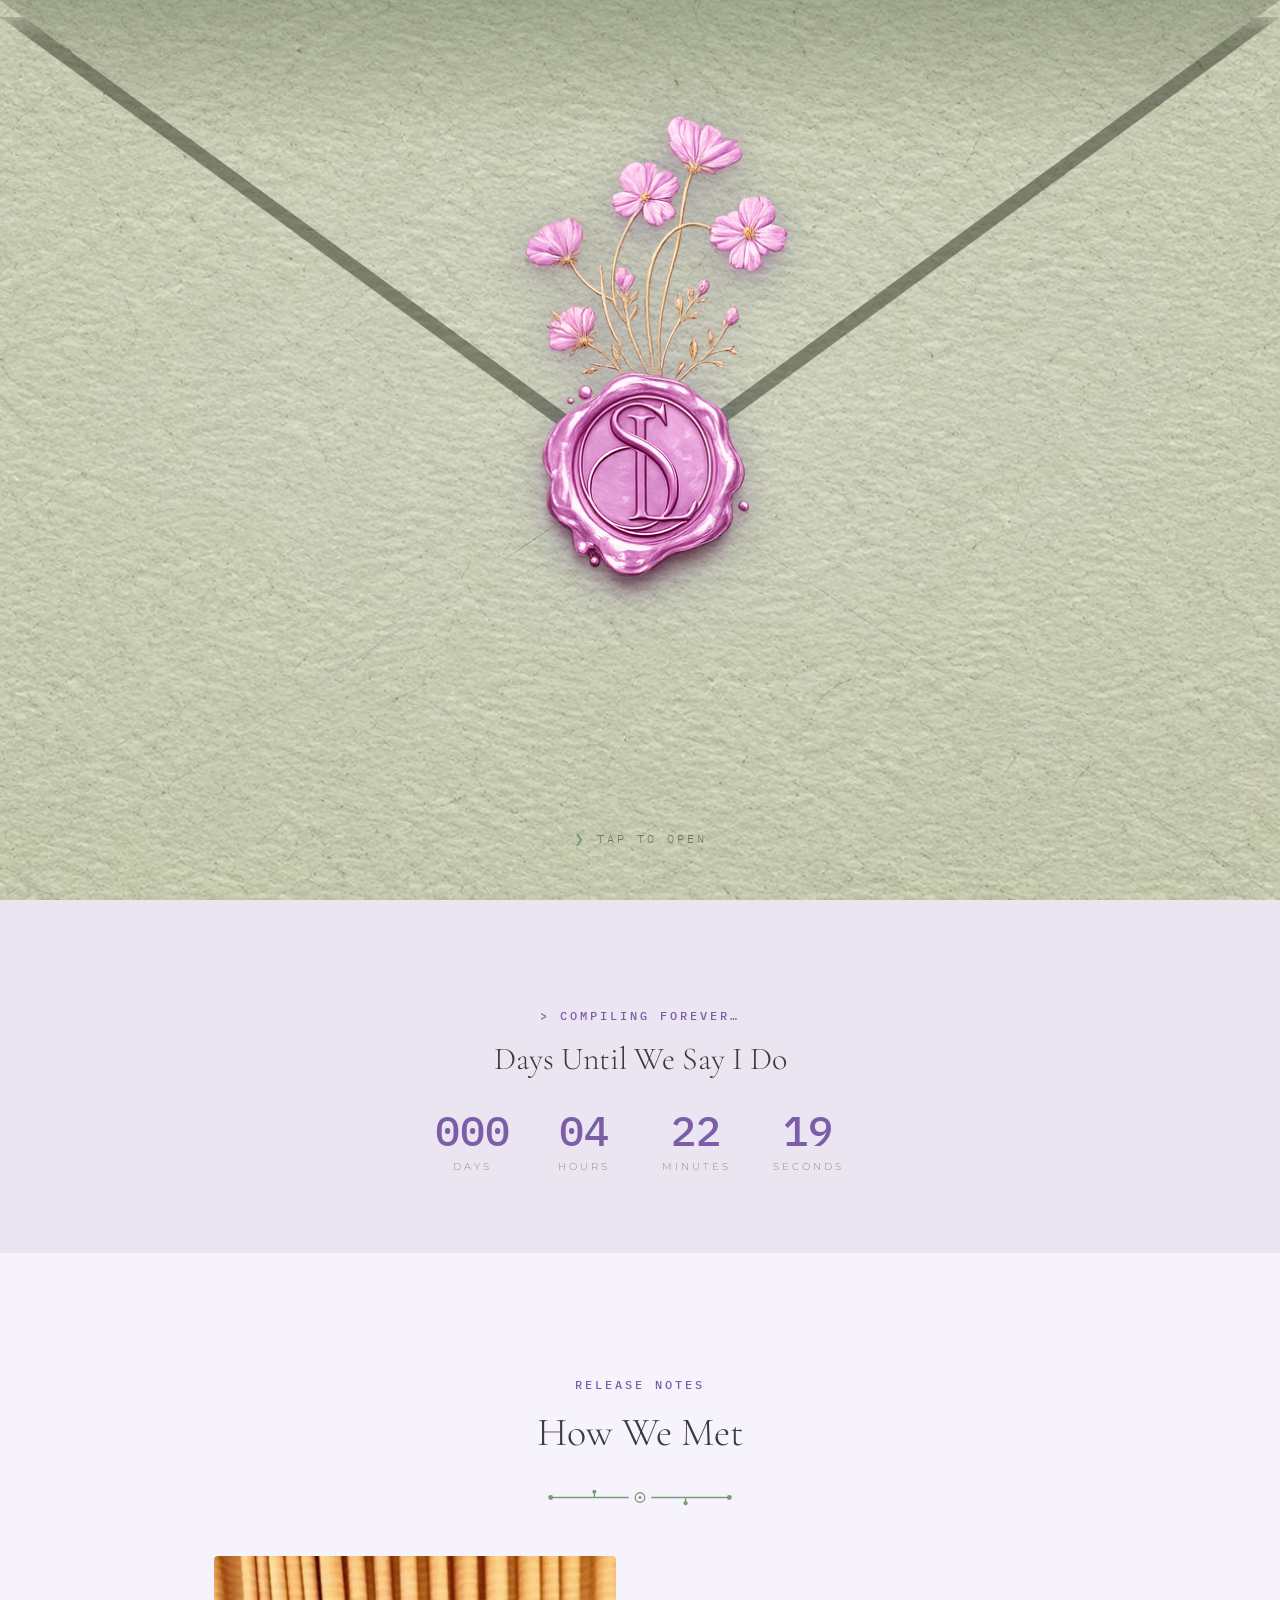
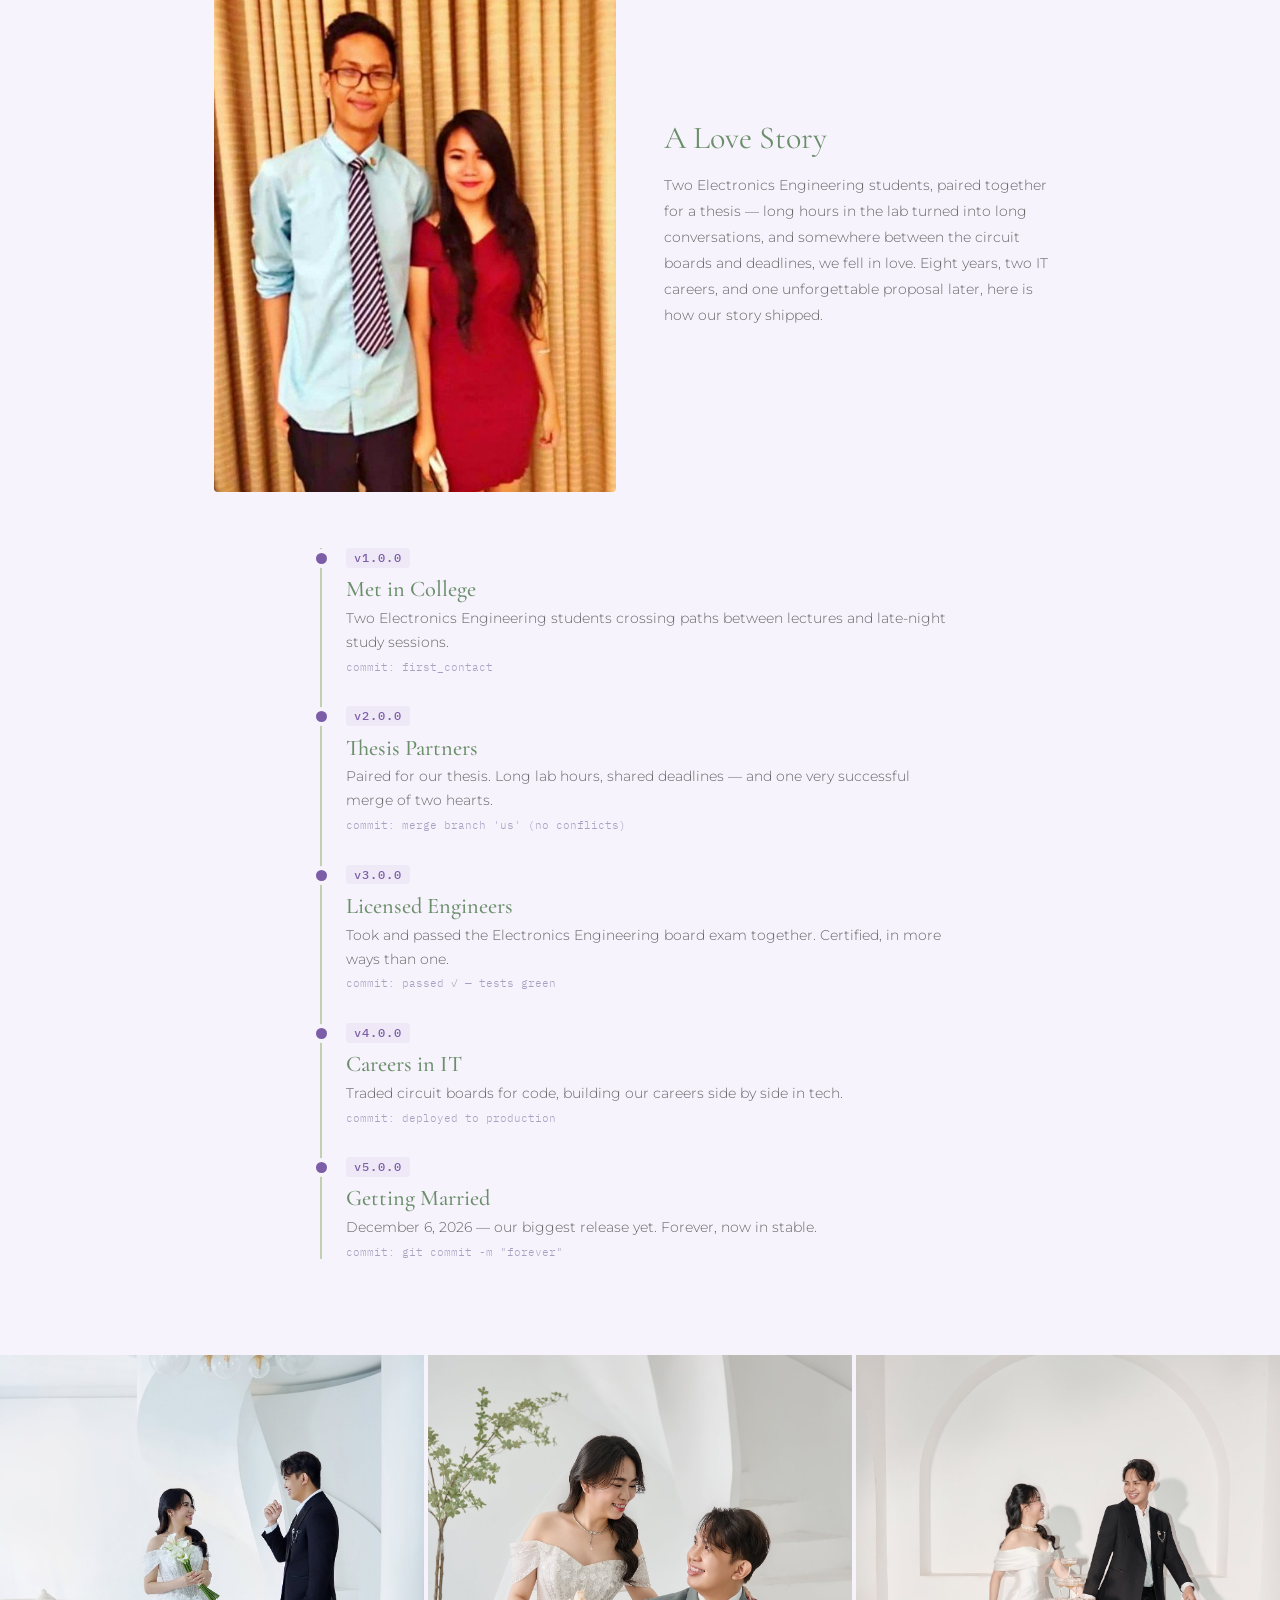
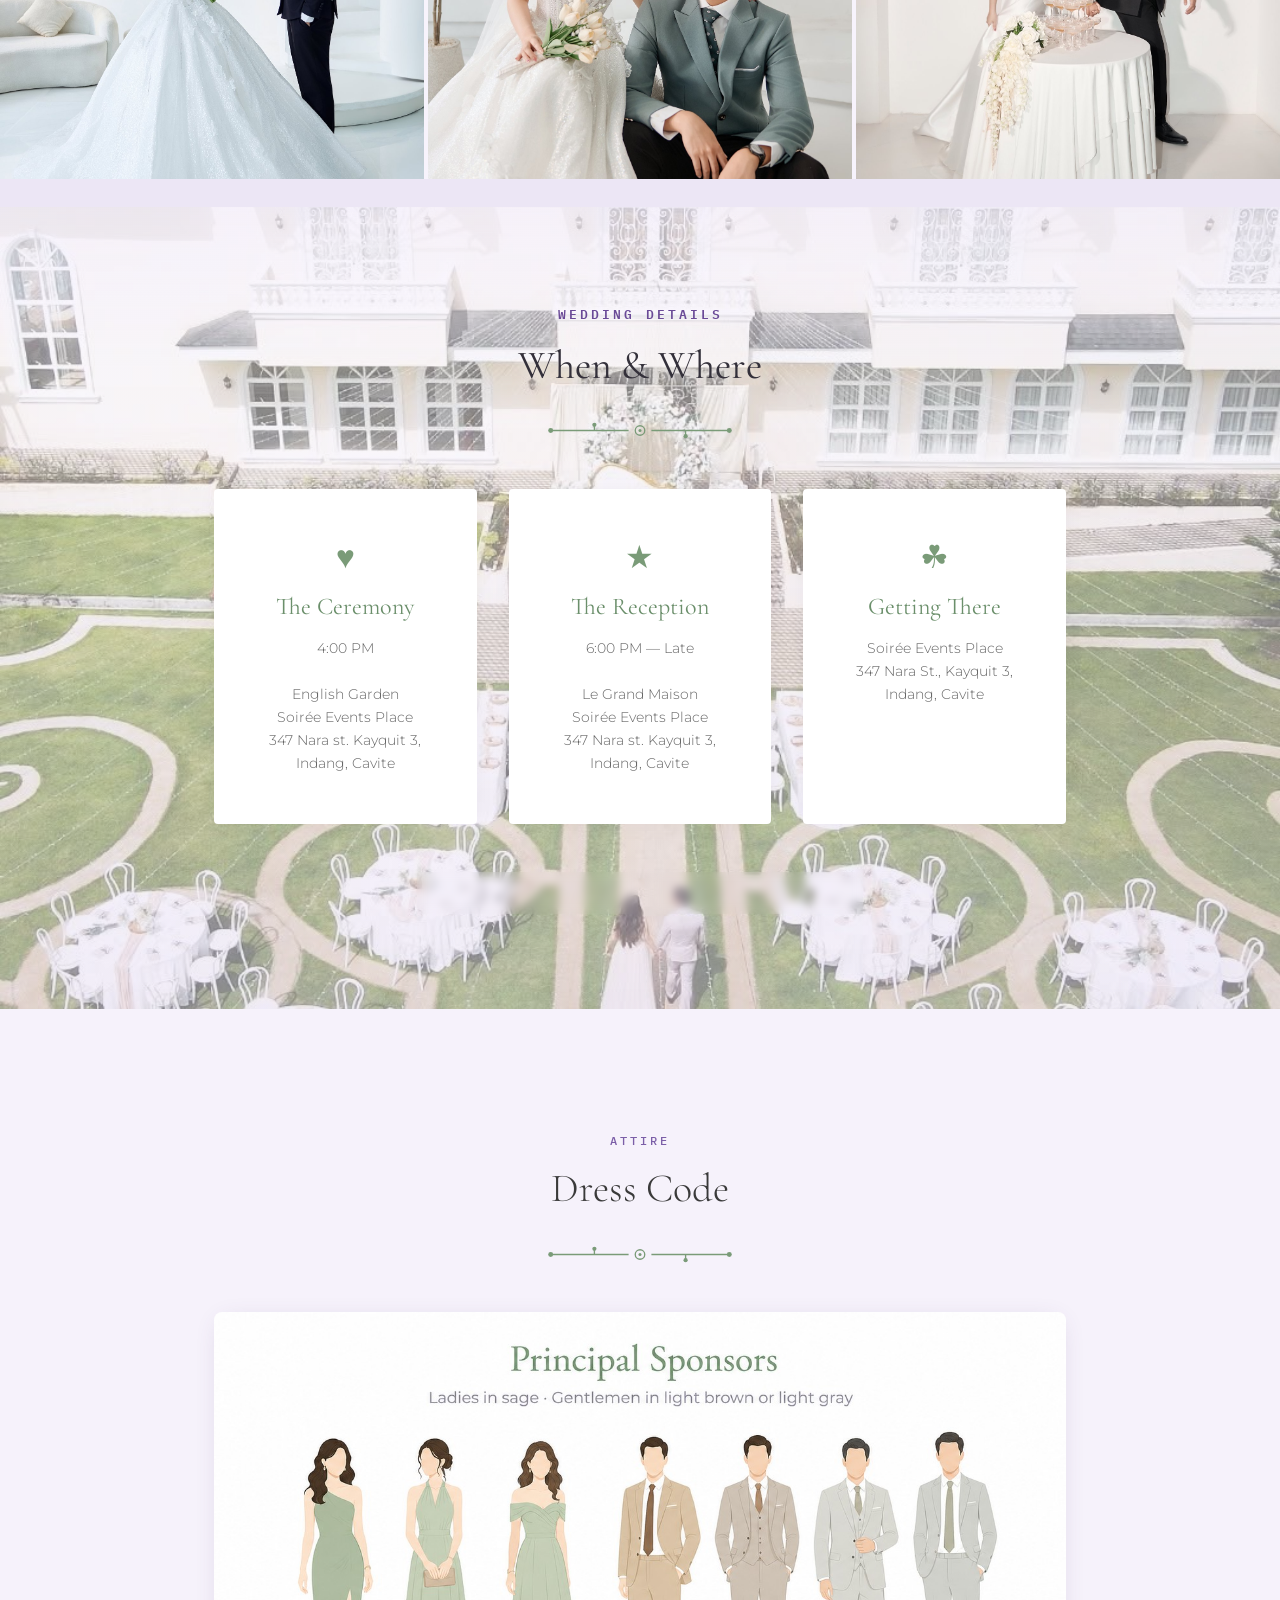
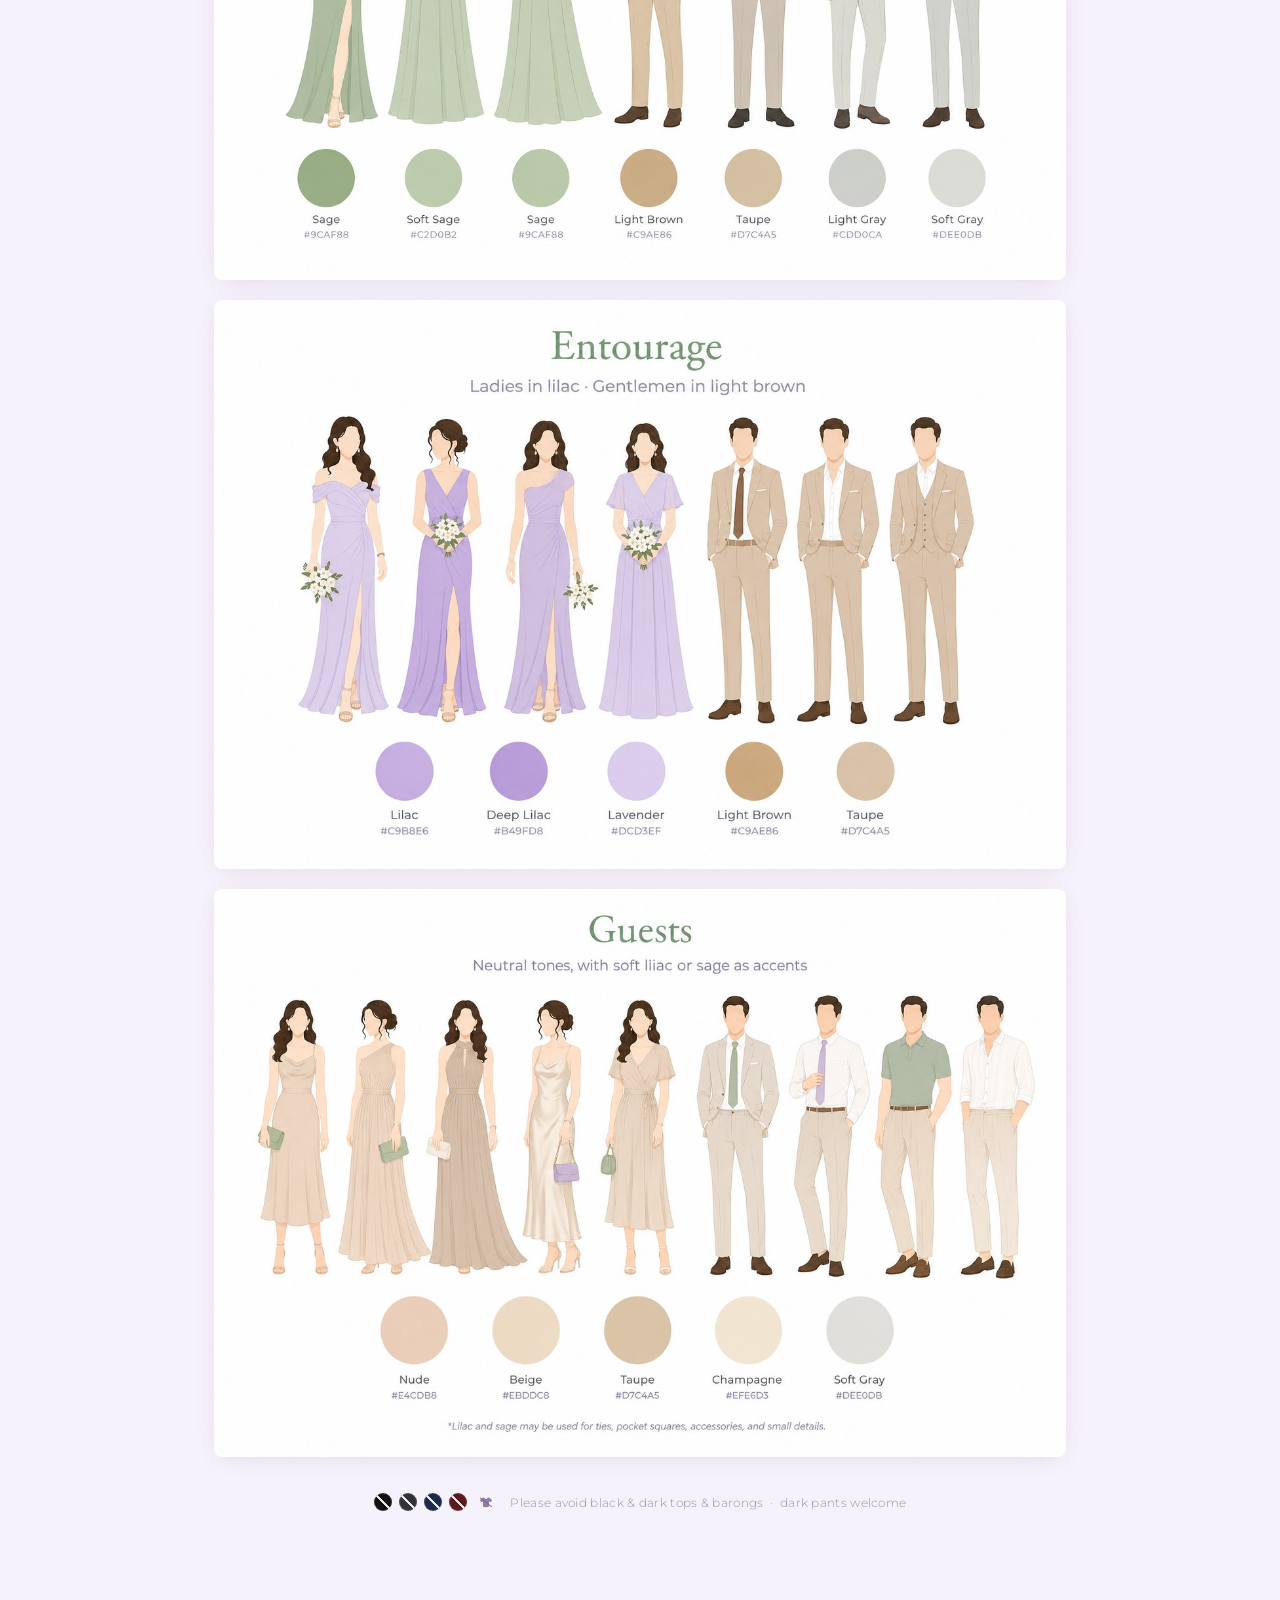
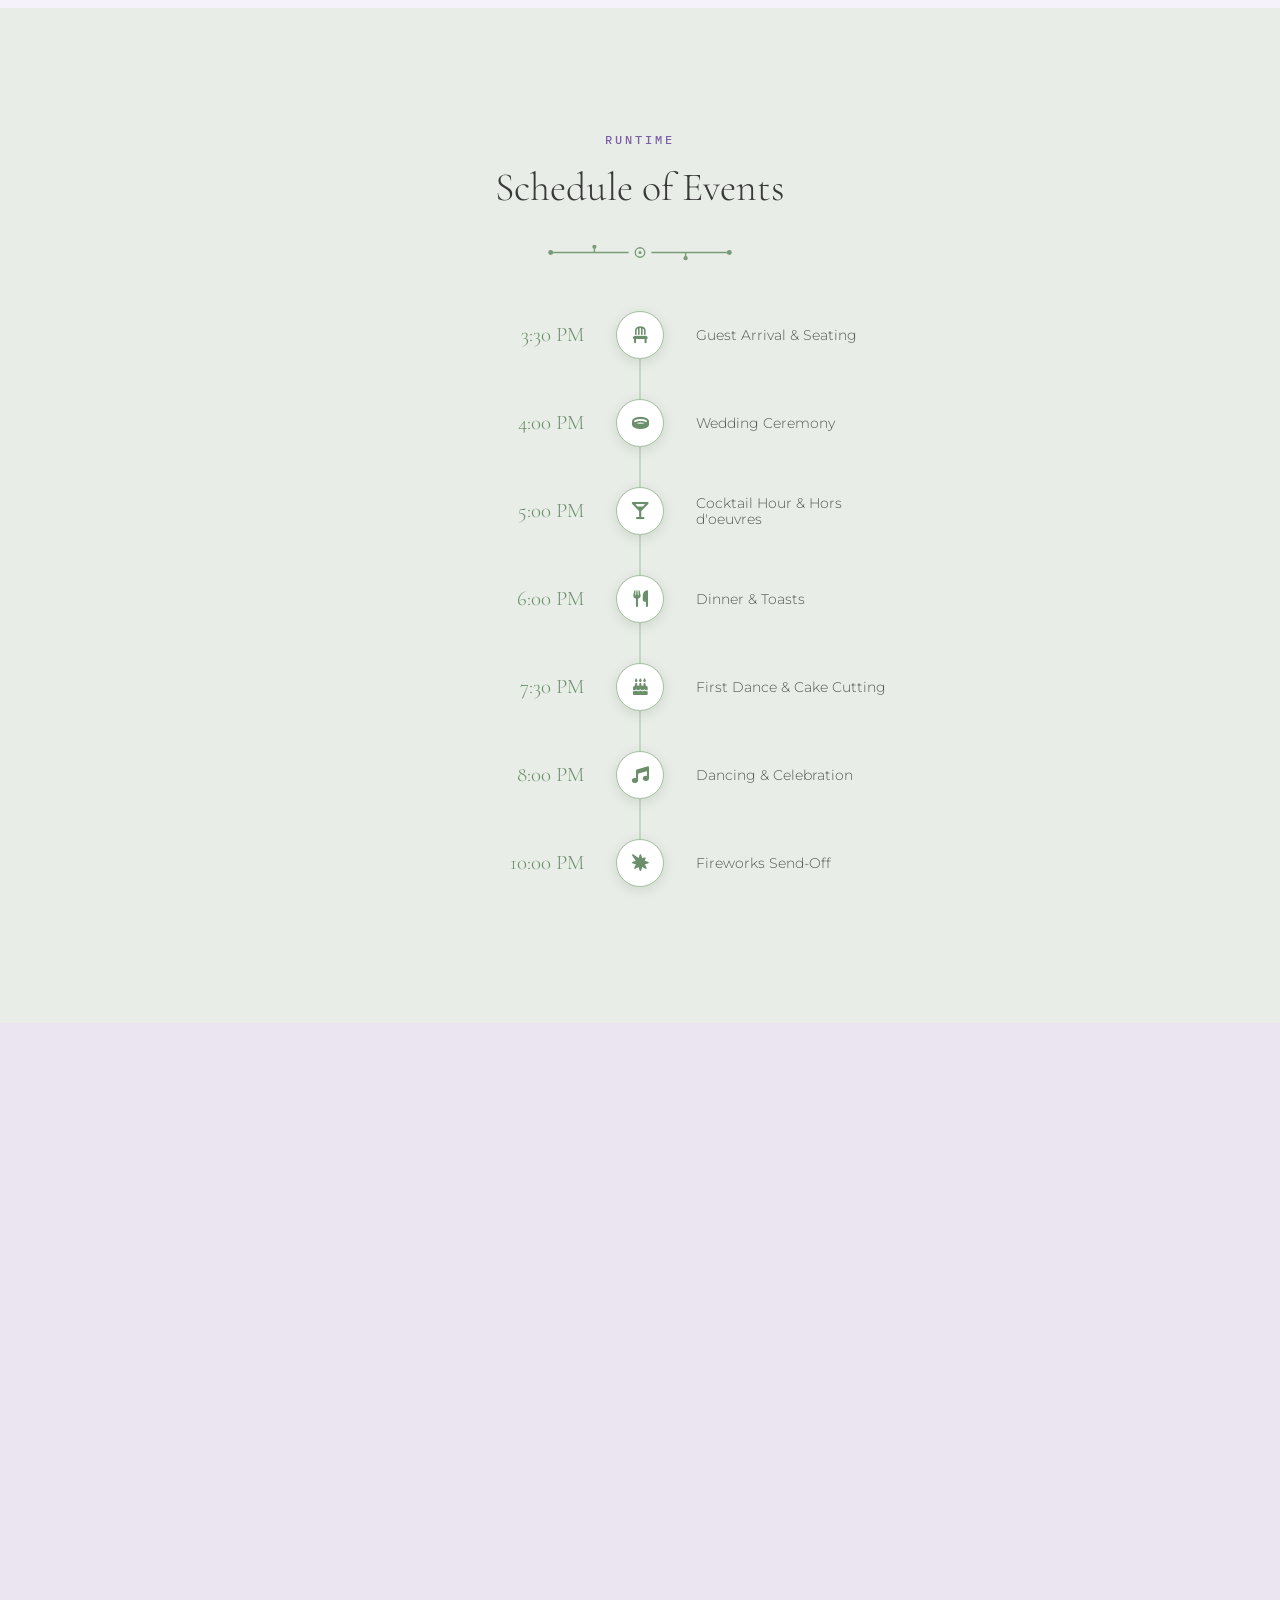
==== commit 5155ab1b: "feat: v1/v2 page variants — sage paper base, Billa Mount cover font, mobile envelope fix" ====
--- a/v1/index.html
+++ b/v1/index.html
@@ -889,14 +889,14 @@
     .env-shape { position: absolute; inset: 0; perspective: 1500px; }
     /* mobile: keep the envelope's proportions but cover the screen (crop the sides) */
     @media (max-width: 820px) {
-      .env-overlay { background: url("../images/compressed/env-paper-mobile.jpg") center bottom / cover; }  /* paper fills any sliver */
+      .env-overlay { background: url("../images/compressed/sage-paper.jpg") center bottom / cover; }  /* paper fills any sliver */
       .env-overlay.open { background: transparent; } /* clear it so the flap reveals the site, not sage */
       /* portrait paper w/ floral for the taller mobile envelope */
-      .env-face { --paper: url("../images/compressed/env-paper-mobile.jpg") center bottom / cover no-repeat; }
+      .env-face { --paper: url("../images/compressed/sage-paper.jpg") center bottom / cover no-repeat; }
       .env-shape .env-combined { width: 96vw; }          /* combined seal + floral, larger on mobile (capped to fit width) */
       /* fill the viewport exactly so the whole paper image fits the screen */
       .env-shape {
-        inset: 0; top: auto; left: auto;
+        inset: 0;
         width: auto; height: auto; transform: none;
       }
     }
@@ -908,7 +908,7 @@
       position: absolute; inset: 0; backface-visibility: hidden;
       /* sage paper w/ floral emboss baked into the bottom (same on every face → one continuous sheet;
          bottom-anchored so the floral pocket is never cropped on wide viewports) */
-      --paper: url("../images/compressed/env-paper-web.jpg") center bottom / cover no-repeat;
+      --paper: url("../images/compressed/sage-paper.jpg") center bottom / cover no-repeat;
       /* satin sheen — a soft highlight from top-centre, identical on every face */
       --sheen: radial-gradient(140% 95% at 50% 42%, rgba(255,255,255,.16), rgba(255,255,255,0) 62%);
     }
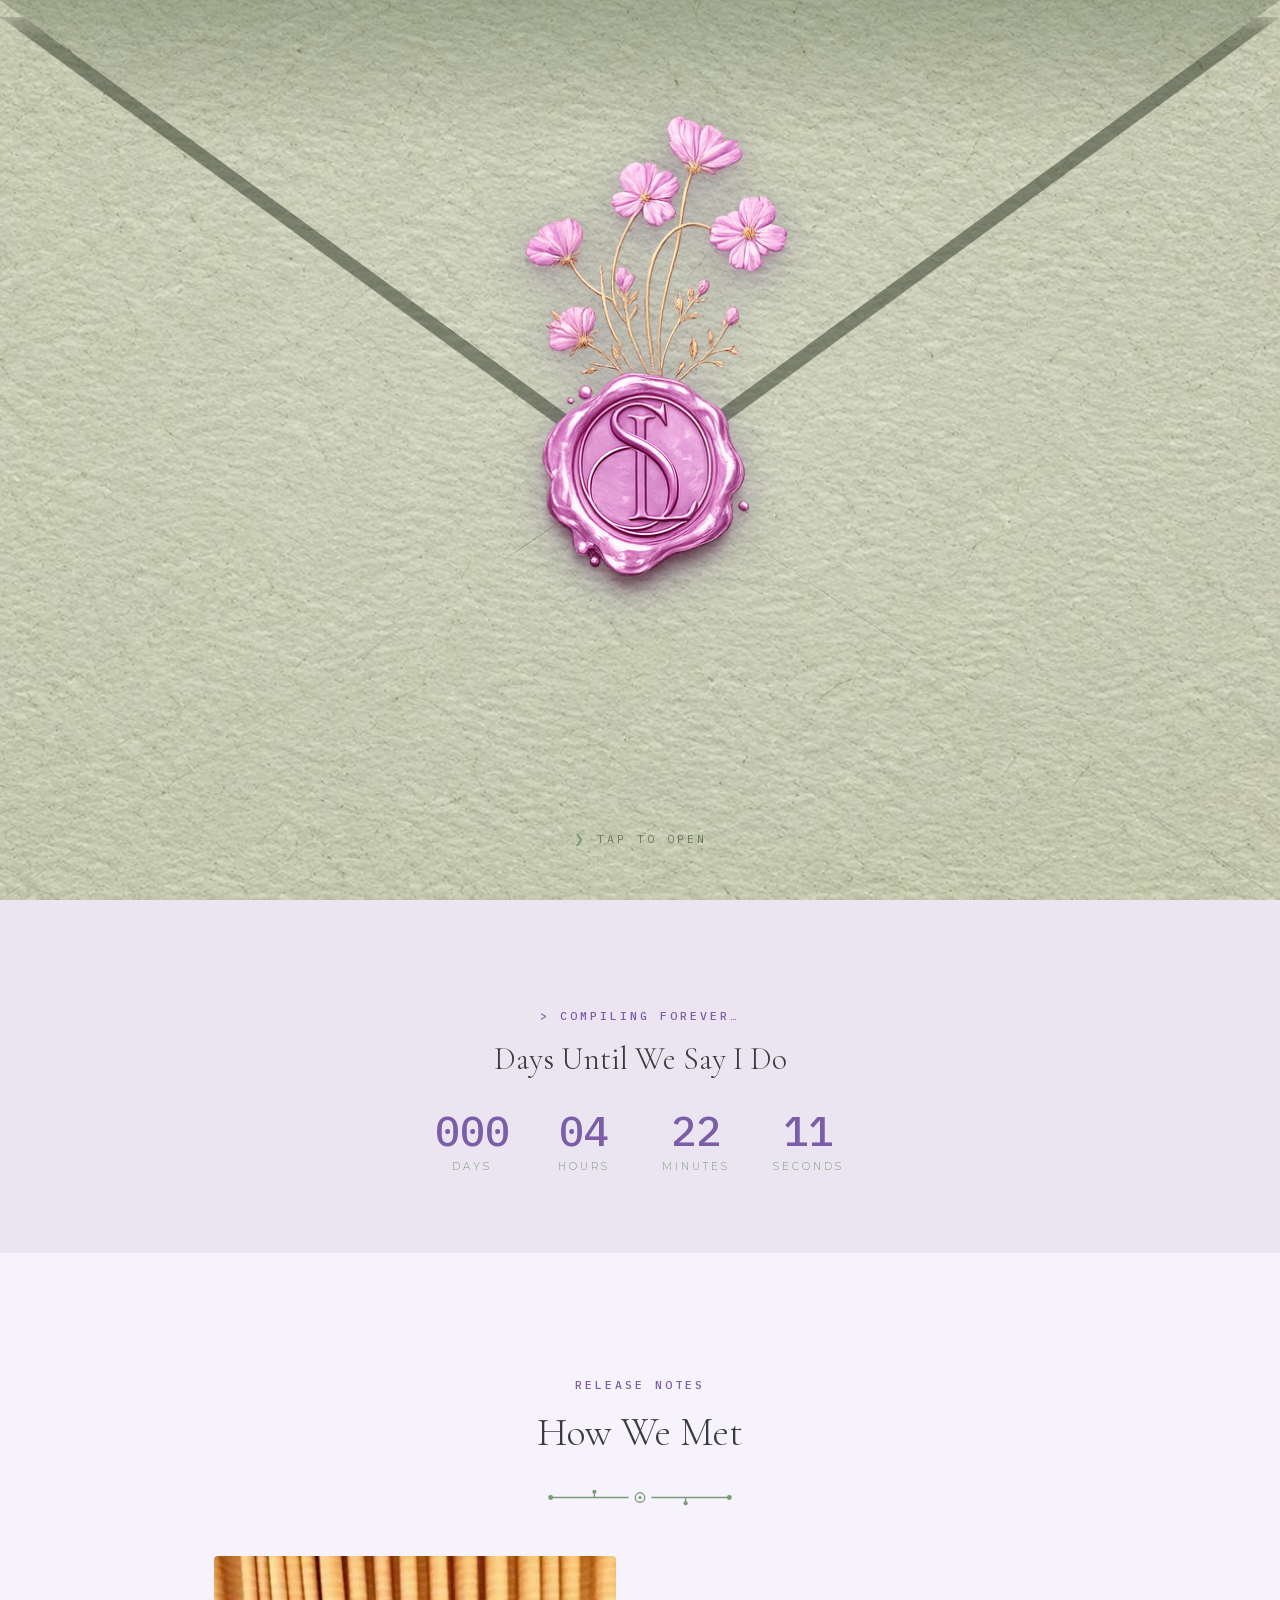
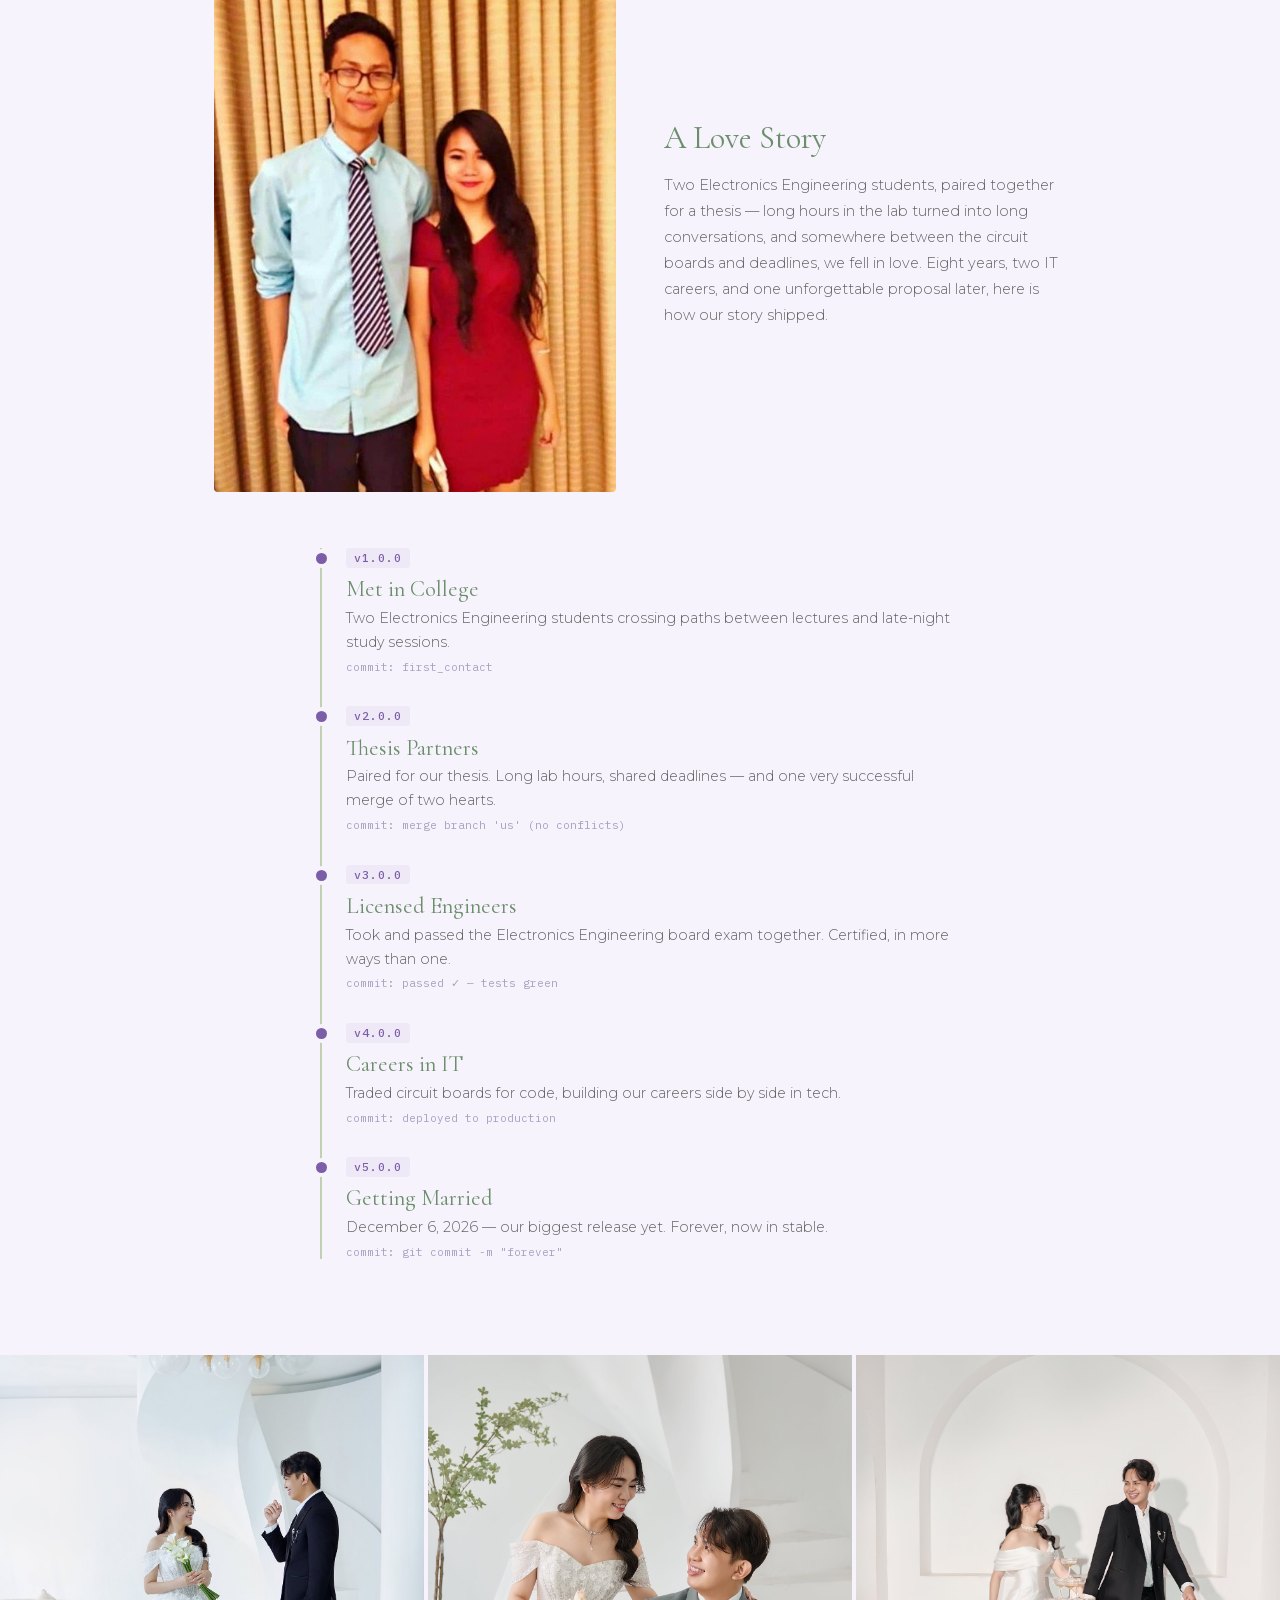
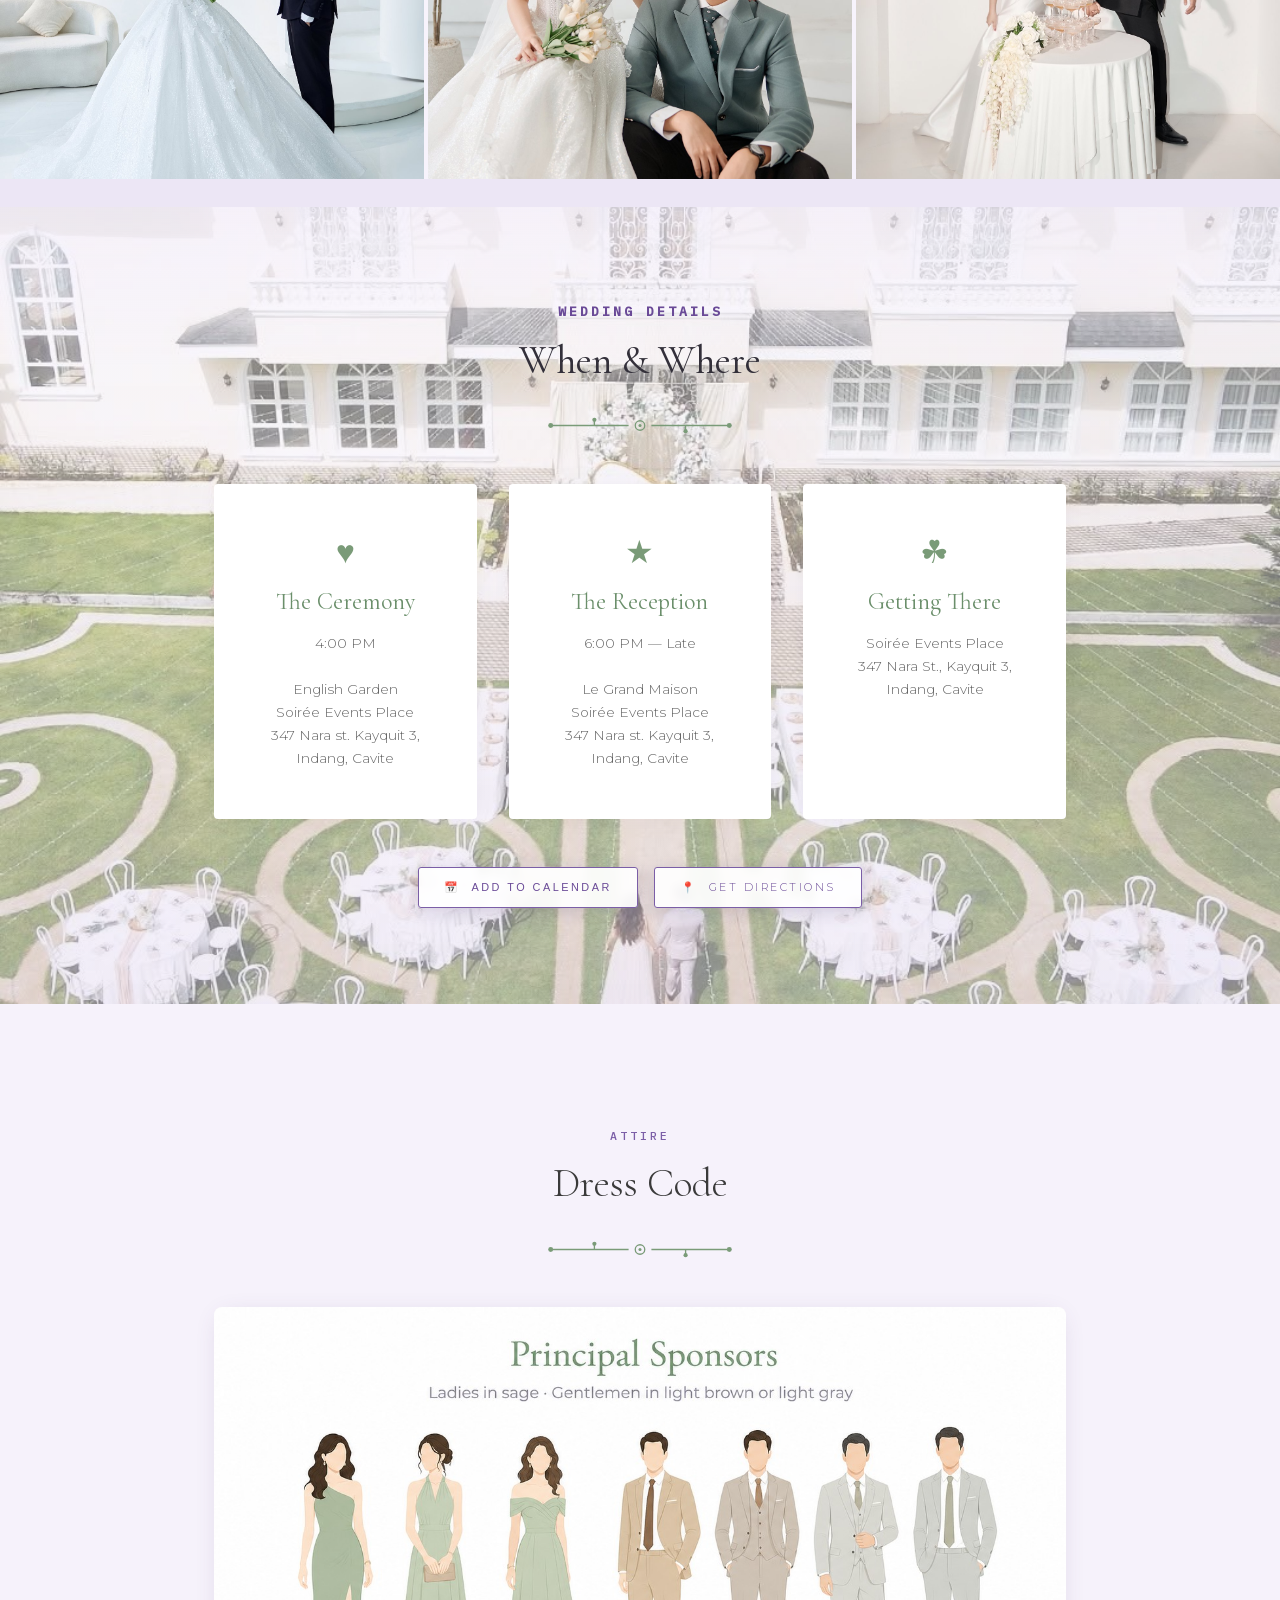
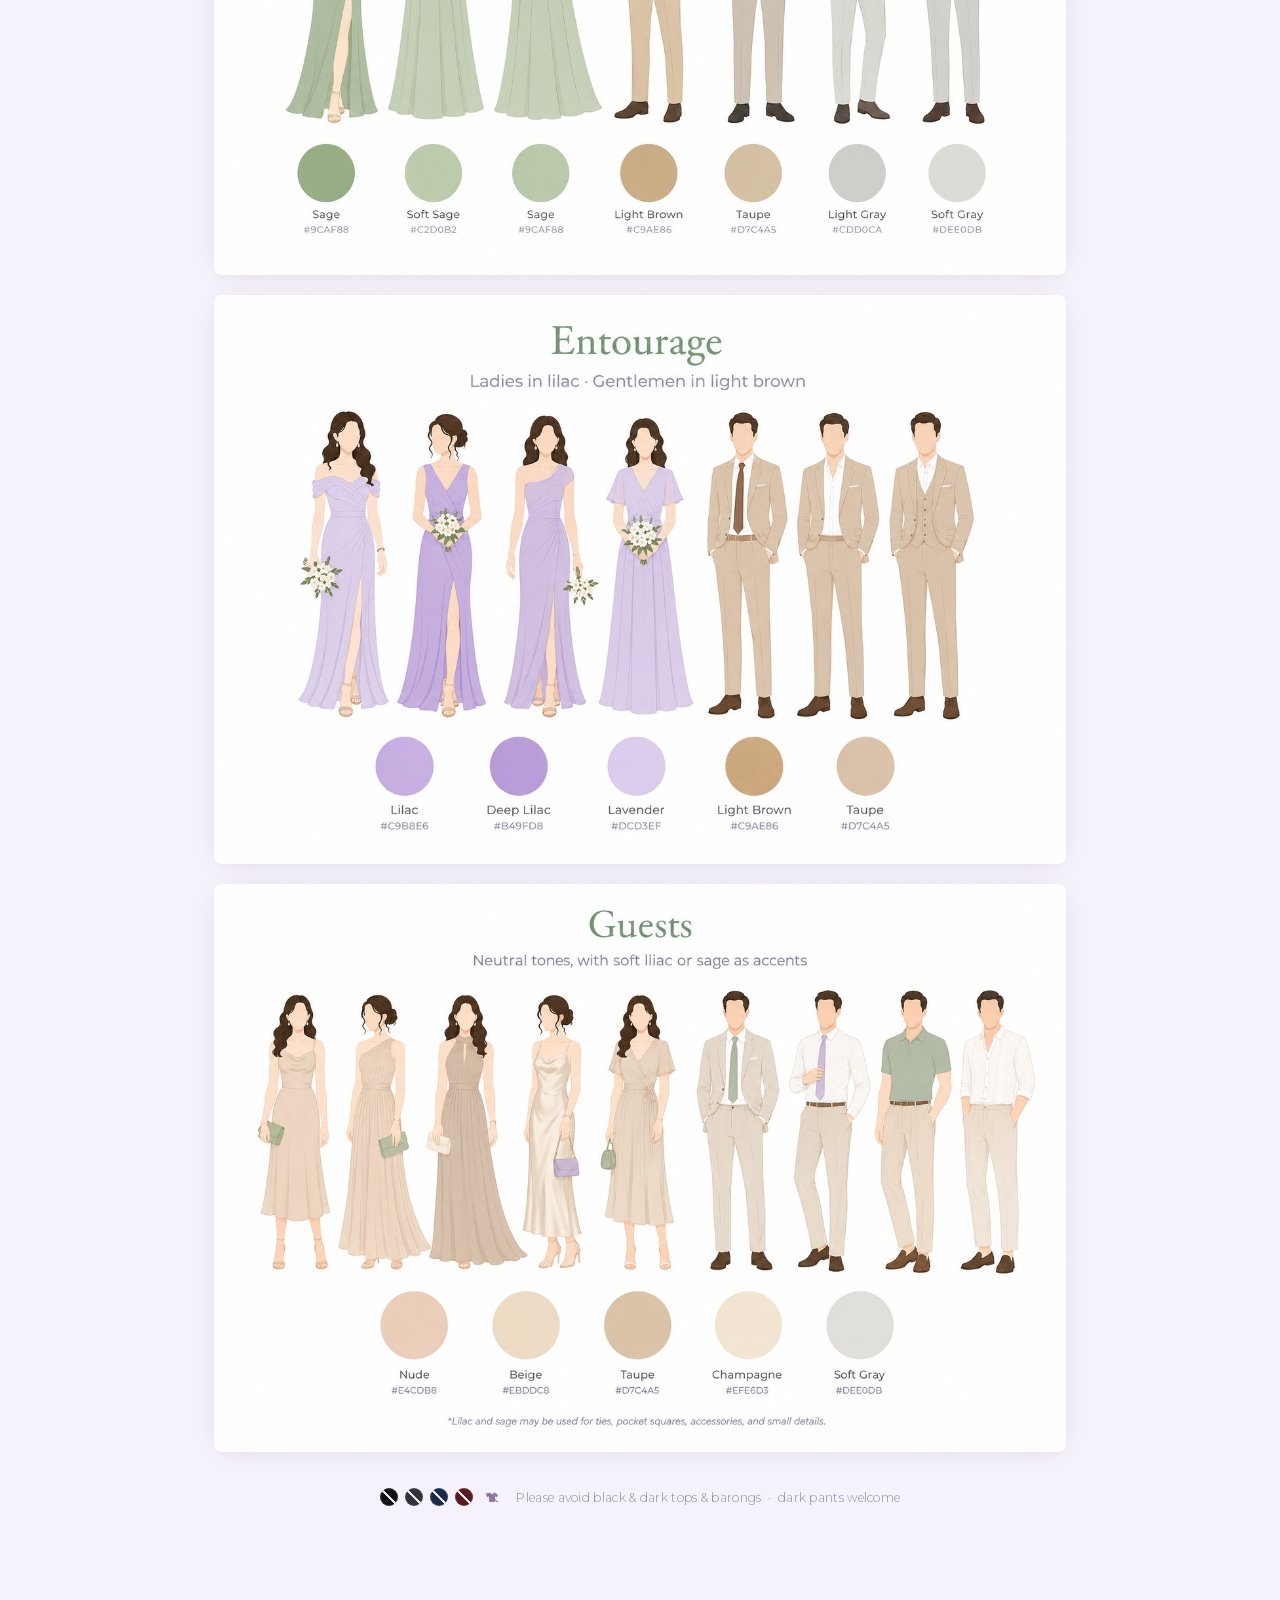
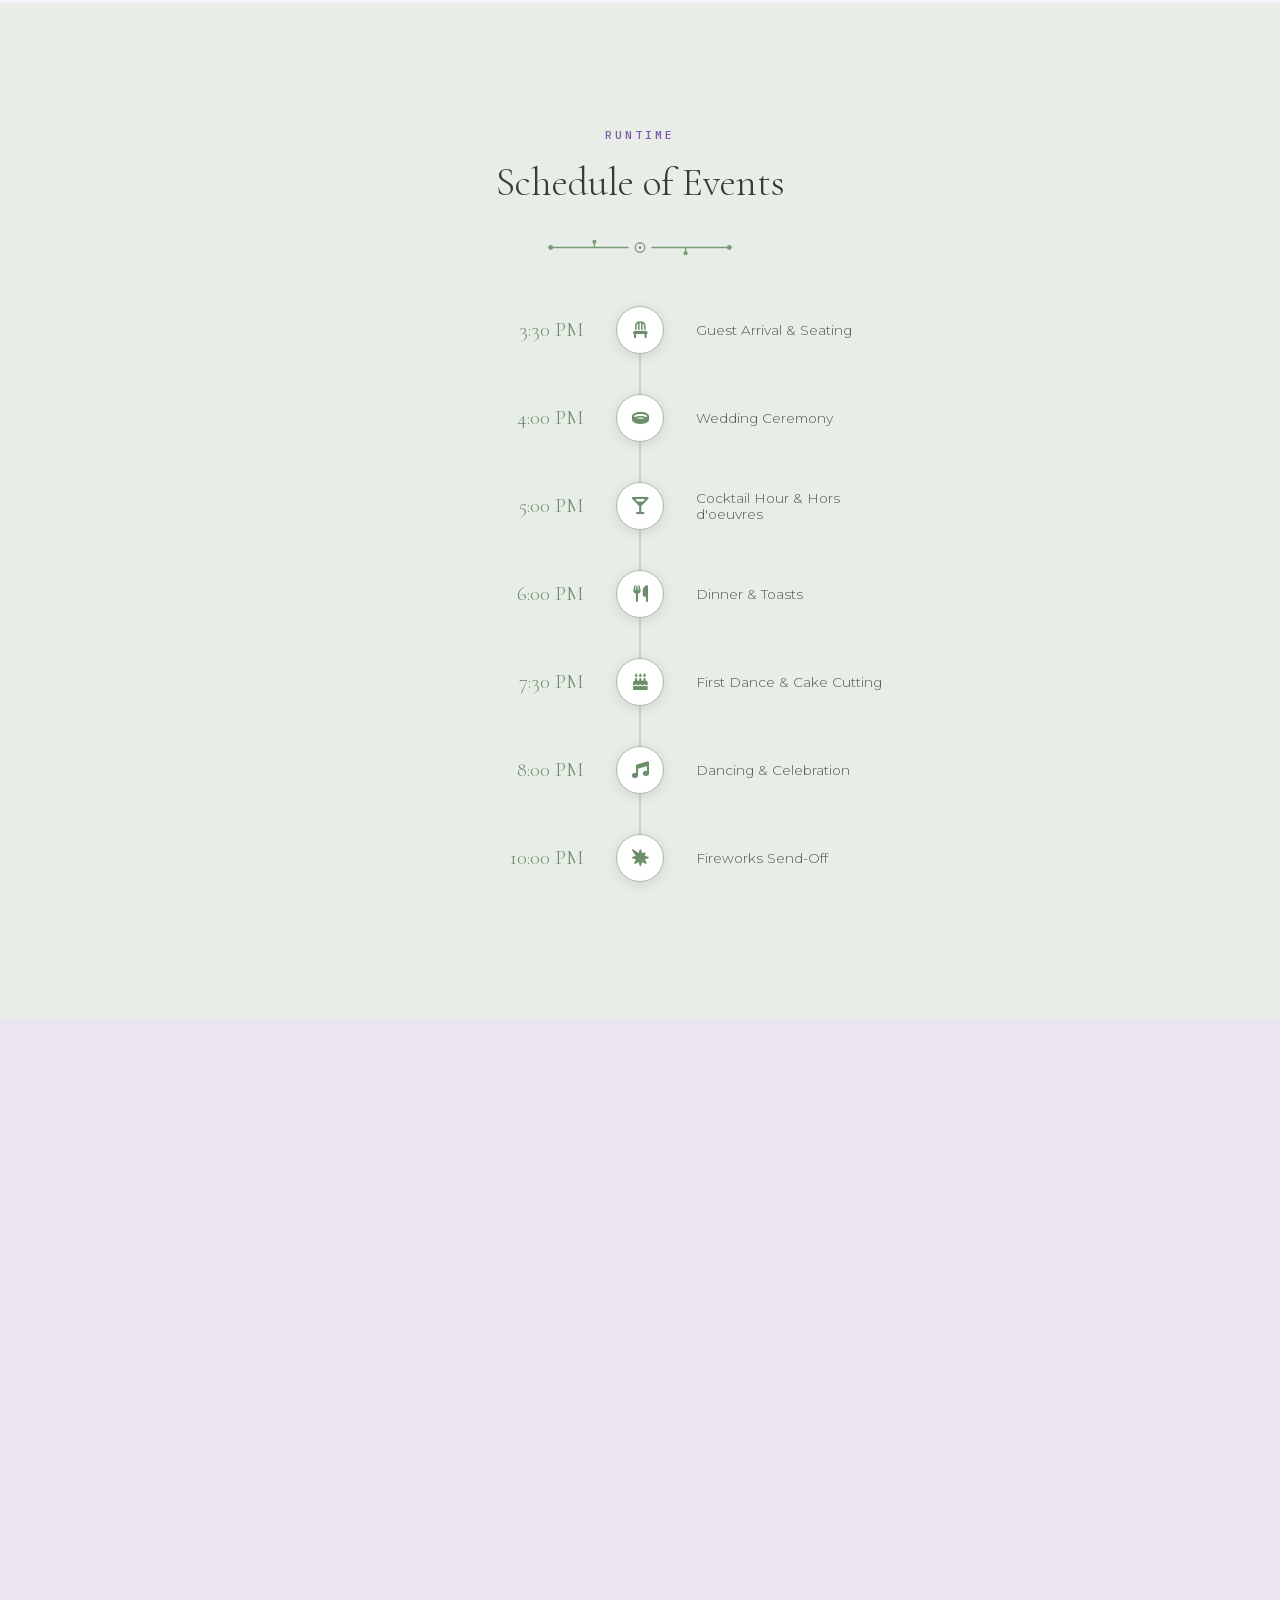
==== commit 575ef9d8: "chore: self-host Google Fonts + Font Awesome for reliable deploy" ====
--- a/v1/index.html
+++ b/v1/index.html
@@ -24,10 +24,8 @@
   <!-- Favicon (inline SVG, no external request) -->
   <link rel="icon" href="data:image/svg+xml,%3Csvg xmlns='http://www.w3.org/2000/svg' viewBox='0 0 100 100'%3E%3Ctext y='.9em' font-size='90'%3E%F0%9F%92%9C%3C/text%3E%3C/svg%3E" />
 
-  <link rel="preconnect" href="https://fonts.googleapis.com" />
-  <link rel="preconnect" href="https://fonts.gstatic.com" crossorigin />
-  <link href="https://fonts.googleapis.com/css2?family=Cormorant+Garamond:ital,wght@0,300;0,400;0,600;1,300;1,400&family=IBM+Plex+Mono:wght@400;500&family=Montserrat:wght@300;400;500&display=swap" rel="stylesheet" />
-  <link rel="stylesheet" href="https://cdnjs.cloudflare.com/ajax/libs/font-awesome/6.5.2/css/all.min.css" referrerpolicy="no-referrer" />
+  <link rel="stylesheet" href="../fonts/google-fonts.css" />
+  <link rel="stylesheet" href="../fonts/font-awesome.css" />
   <style>
     /* ── Reset & Base ─────────────────────────────── */
     *, *::before, *::after { margin: 0; padding: 0; box-sizing: border-box; }
--- a/fonts/google-fonts.css
+++ b/fonts/google-fonts.css
@@ -0,0 +1,219 @@
+/* latin-ext */
+@font-face {
+  font-family: 'Cormorant Garamond';
+  font-style: italic;
+  font-weight: 300;
+  font-display: swap;
+  src: url(gf/CormorantGaramond-300-italic-latin-ext.woff2) format('woff2');
+  unicode-range: U+0100-02BA, U+02BD-02C5, U+02C7-02CC, U+02CE-02D7, U+02DD-02FF, U+0304, U+0308, U+0329, U+1D00-1DBF, U+1E00-1E9F, U+1EF2-1EFF, U+2020, U+20A0-20AB, U+20AD-20C0, U+2113, U+2C60-2C7F, U+A720-A7FF;
+}
+
+/* latin */
+@font-face {
+  font-family: 'Cormorant Garamond';
+  font-style: italic;
+  font-weight: 300;
+  font-display: swap;
+  src: url(gf/CormorantGaramond-300-italic-latin.woff2) format('woff2');
+  unicode-range: U+0000-00FF, U+0131, U+0152-0153, U+02BB-02BC, U+02C6, U+02DA, U+02DC, U+0304, U+0308, U+0329, U+2000-206F, U+20AC, U+2122, U+2191, U+2193, U+2212, U+2215, U+FEFF, U+FFFD;
+}
+
+/* latin-ext */
+@font-face {
+  font-family: 'Cormorant Garamond';
+  font-style: italic;
+  font-weight: 400;
+  font-display: swap;
+  src: url(gf/CormorantGaramond-400-italic-latin-ext.woff2) format('woff2');
+  unicode-range: U+0100-02BA, U+02BD-02C5, U+02C7-02CC, U+02CE-02D7, U+02DD-02FF, U+0304, U+0308, U+0329, U+1D00-1DBF, U+1E00-1E9F, U+1EF2-1EFF, U+2020, U+20A0-20AB, U+20AD-20C0, U+2113, U+2C60-2C7F, U+A720-A7FF;
+}
+
+/* latin */
+@font-face {
+  font-family: 'Cormorant Garamond';
+  font-style: italic;
+  font-weight: 400;
+  font-display: swap;
+  src: url(gf/CormorantGaramond-400-italic-latin.woff2) format('woff2');
+  unicode-range: U+0000-00FF, U+0131, U+0152-0153, U+02BB-02BC, U+02C6, U+02DA, U+02DC, U+0304, U+0308, U+0329, U+2000-206F, U+20AC, U+2122, U+2191, U+2193, U+2212, U+2215, U+FEFF, U+FFFD;
+}
+
+/* latin-ext */
+@font-face {
+  font-family: 'Cormorant Garamond';
+  font-style: normal;
+  font-weight: 300;
+  font-display: swap;
+  src: url(gf/CormorantGaramond-300-normal-latin-ext.woff2) format('woff2');
+  unicode-range: U+0100-02BA, U+02BD-02C5, U+02C7-02CC, U+02CE-02D7, U+02DD-02FF, U+0304, U+0308, U+0329, U+1D00-1DBF, U+1E00-1E9F, U+1EF2-1EFF, U+2020, U+20A0-20AB, U+20AD-20C0, U+2113, U+2C60-2C7F, U+A720-A7FF;
+}
+
+/* latin */
+@font-face {
+  font-family: 'Cormorant Garamond';
+  font-style: normal;
+  font-weight: 300;
+  font-display: swap;
+  src: url(gf/CormorantGaramond-300-normal-latin.woff2) format('woff2');
+  unicode-range: U+0000-00FF, U+0131, U+0152-0153, U+02BB-02BC, U+02C6, U+02DA, U+02DC, U+0304, U+0308, U+0329, U+2000-206F, U+20AC, U+2122, U+2191, U+2193, U+2212, U+2215, U+FEFF, U+FFFD;
+}
+
+/* latin-ext */
+@font-face {
+  font-family: 'Cormorant Garamond';
+  font-style: normal;
+  font-weight: 400;
+  font-display: swap;
+  src: url(gf/CormorantGaramond-400-normal-latin-ext.woff2) format('woff2');
+  unicode-range: U+0100-02BA, U+02BD-02C5, U+02C7-02CC, U+02CE-02D7, U+02DD-02FF, U+0304, U+0308, U+0329, U+1D00-1DBF, U+1E00-1E9F, U+1EF2-1EFF, U+2020, U+20A0-20AB, U+20AD-20C0, U+2113, U+2C60-2C7F, U+A720-A7FF;
+}
+
+/* latin */
+@font-face {
+  font-family: 'Cormorant Garamond';
+  font-style: normal;
+  font-weight: 400;
+  font-display: swap;
+  src: url(gf/CormorantGaramond-400-normal-latin.woff2) format('woff2');
+  unicode-range: U+0000-00FF, U+0131, U+0152-0153, U+02BB-02BC, U+02C6, U+02DA, U+02DC, U+0304, U+0308, U+0329, U+2000-206F, U+20AC, U+2122, U+2191, U+2193, U+2212, U+2215, U+FEFF, U+FFFD;
+}
+
+/* latin-ext */
+@font-face {
+  font-family: 'Cormorant Garamond';
+  font-style: normal;
+  font-weight: 600;
+  font-display: swap;
+  src: url(gf/CormorantGaramond-600-normal-latin-ext.woff2) format('woff2');
+  unicode-range: U+0100-02BA, U+02BD-02C5, U+02C7-02CC, U+02CE-02D7, U+02DD-02FF, U+0304, U+0308, U+0329, U+1D00-1DBF, U+1E00-1E9F, U+1EF2-1EFF, U+2020, U+20A0-20AB, U+20AD-20C0, U+2113, U+2C60-2C7F, U+A720-A7FF;
+}
+
+/* latin */
+@font-face {
+  font-family: 'Cormorant Garamond';
+  font-style: normal;
+  font-weight: 600;
+  font-display: swap;
+  src: url(gf/CormorantGaramond-600-normal-latin.woff2) format('woff2');
+  unicode-range: U+0000-00FF, U+0131, U+0152-0153, U+02BB-02BC, U+02C6, U+02DA, U+02DC, U+0304, U+0308, U+0329, U+2000-206F, U+20AC, U+2122, U+2191, U+2193, U+2212, U+2215, U+FEFF, U+FFFD;
+}
+
+/* latin-ext */
+@font-face {
+  font-family: 'IBM Plex Mono';
+  font-style: normal;
+  font-weight: 400;
+  font-display: swap;
+  src: url(gf/IBMPlexMono-400-normal-latin-ext.woff2) format('woff2');
+  unicode-range: U+0100-02BA, U+02BD-02C5, U+02C7-02CC, U+02CE-02D7, U+02DD-02FF, U+0304, U+0308, U+0329, U+1D00-1DBF, U+1E00-1E9F, U+1EF2-1EFF, U+2020, U+20A0-20AB, U+20AD-20C0, U+2113, U+2C60-2C7F, U+A720-A7FF;
+}
+
+/* latin */
+@font-face {
+  font-family: 'IBM Plex Mono';
+  font-style: normal;
+  font-weight: 400;
+  font-display: swap;
+  src: url(gf/IBMPlexMono-400-normal-latin.woff2) format('woff2');
+  unicode-range: U+0000-00FF, U+0131, U+0152-0153, U+02BB-02BC, U+02C6, U+02DA, U+02DC, U+0304, U+0308, U+0329, U+2000-206F, U+20AC, U+2122, U+2191, U+2193, U+2212, U+2215, U+FEFF, U+FFFD;
+}
+
+/* latin-ext */
+@font-face {
+  font-family: 'IBM Plex Mono';
+  font-style: normal;
+  font-weight: 500;
+  font-display: swap;
+  src: url(gf/IBMPlexMono-500-normal-latin-ext.woff2) format('woff2');
+  unicode-range: U+0100-02BA, U+02BD-02C5, U+02C7-02CC, U+02CE-02D7, U+02DD-02FF, U+0304, U+0308, U+0329, U+1D00-1DBF, U+1E00-1E9F, U+1EF2-1EFF, U+2020, U+20A0-20AB, U+20AD-20C0, U+2113, U+2C60-2C7F, U+A720-A7FF;
+}
+
+/* latin */
+@font-face {
+  font-family: 'IBM Plex Mono';
+  font-style: normal;
+  font-weight: 500;
+  font-display: swap;
+  src: url(gf/IBMPlexMono-500-normal-latin.woff2) format('woff2');
+  unicode-range: U+0000-00FF, U+0131, U+0152-0153, U+02BB-02BC, U+02C6, U+02DA, U+02DC, U+0304, U+0308, U+0329, U+2000-206F, U+20AC, U+2122, U+2191, U+2193, U+2212, U+2215, U+FEFF, U+FFFD;
+}
+
+/* latin-ext */
+@font-face {
+  font-family: 'Montserrat';
+  font-style: normal;
+  font-weight: 300;
+  font-display: swap;
+  src: url(gf/Montserrat-300-normal-latin-ext.woff2) format('woff2');
+  unicode-range: U+0100-02BA, U+02BD-02C5, U+02C7-02CC, U+02CE-02D7, U+02DD-02FF, U+0304, U+0308, U+0329, U+1D00-1DBF, U+1E00-1E9F, U+1EF2-1EFF, U+2020, U+20A0-20AB, U+20AD-20C0, U+2113, U+2C60-2C7F, U+A720-A7FF;
+}
+
+/* latin */
+@font-face {
+  font-family: 'Montserrat';
+  font-style: normal;
+  font-weight: 300;
+  font-display: swap;
+  src: url(gf/Montserrat-300-normal-latin.woff2) format('woff2');
+  unicode-range: U+0000-00FF, U+0131, U+0152-0153, U+02BB-02BC, U+02C6, U+02DA, U+02DC, U+0304, U+0308, U+0329, U+2000-206F, U+20AC, U+2122, U+2191, U+2193, U+2212, U+2215, U+FEFF, U+FFFD;
+}
+
+/* latin-ext */
+@font-face {
+  font-family: 'Montserrat';
+  font-style: normal;
+  font-weight: 400;
+  font-display: swap;
+  src: url(gf/Montserrat-400-normal-latin-ext.woff2) format('woff2');
+  unicode-range: U+0100-02BA, U+02BD-02C5, U+02C7-02CC, U+02CE-02D7, U+02DD-02FF, U+0304, U+0308, U+0329, U+1D00-1DBF, U+1E00-1E9F, U+1EF2-1EFF, U+2020, U+20A0-20AB, U+20AD-20C0, U+2113, U+2C60-2C7F, U+A720-A7FF;
+}
+
+/* latin */
+@font-face {
+  font-family: 'Montserrat';
+  font-style: normal;
+  font-weight: 400;
+  font-display: swap;
+  src: url(gf/Montserrat-400-normal-latin.woff2) format('woff2');
+  unicode-range: U+0000-00FF, U+0131, U+0152-0153, U+02BB-02BC, U+02C6, U+02DA, U+02DC, U+0304, U+0308, U+0329, U+2000-206F, U+20AC, U+2122, U+2191, U+2193, U+2212, U+2215, U+FEFF, U+FFFD;
+}
+
+/* latin-ext */
+@font-face {
+  font-family: 'Montserrat';
+  font-style: normal;
+  font-weight: 500;
+  font-display: swap;
+  src: url(gf/Montserrat-500-normal-latin-ext.woff2) format('woff2');
+  unicode-range: U+0100-02BA, U+02BD-02C5, U+02C7-02CC, U+02CE-02D7, U+02DD-02FF, U+0304, U+0308, U+0329, U+1D00-1DBF, U+1E00-1E9F, U+1EF2-1EFF, U+2020, U+20A0-20AB, U+20AD-20C0, U+2113, U+2C60-2C7F, U+A720-A7FF;
+}
+
+/* latin */
+@font-face {
+  font-family: 'Montserrat';
+  font-style: normal;
+  font-weight: 500;
+  font-display: swap;
+  src: url(gf/Montserrat-500-normal-latin.woff2) format('woff2');
+  unicode-range: U+0000-00FF, U+0131, U+0152-0153, U+02BB-02BC, U+02C6, U+02DA, U+02DC, U+0304, U+0308, U+0329, U+2000-206F, U+20AC, U+2122, U+2191, U+2193, U+2212, U+2215, U+FEFF, U+FFFD;
+}
+
+/* latin-ext */
+@font-face {
+  font-family: 'Pinyon Script';
+  font-style: normal;
+  font-weight: 400;
+  font-display: swap;
+  src: url(gf/PinyonScript-400-normal-latin-ext.woff2) format('woff2');
+  unicode-range: U+0100-02BA, U+02BD-02C5, U+02C7-02CC, U+02CE-02D7, U+02DD-02FF, U+0304, U+0308, U+0329, U+1D00-1DBF, U+1E00-1E9F, U+1EF2-1EFF, U+2020, U+20A0-20AB, U+20AD-20C0, U+2113, U+2C60-2C7F, U+A720-A7FF;
+}
+
+/* latin */
+@font-face {
+  font-family: 'Pinyon Script';
+  font-style: normal;
+  font-weight: 400;
+  font-display: swap;
+  src: url(gf/PinyonScript-400-normal-latin.woff2) format('woff2');
+  unicode-range: U+0000-00FF, U+0131, U+0152-0153, U+02BB-02BC, U+02C6, U+02DA, U+02DC, U+0304, U+0308, U+0329, U+2000-206F, U+20AC, U+2122, U+2191, U+2193, U+2212, U+2215, U+FEFF, U+FFFD;
+}
